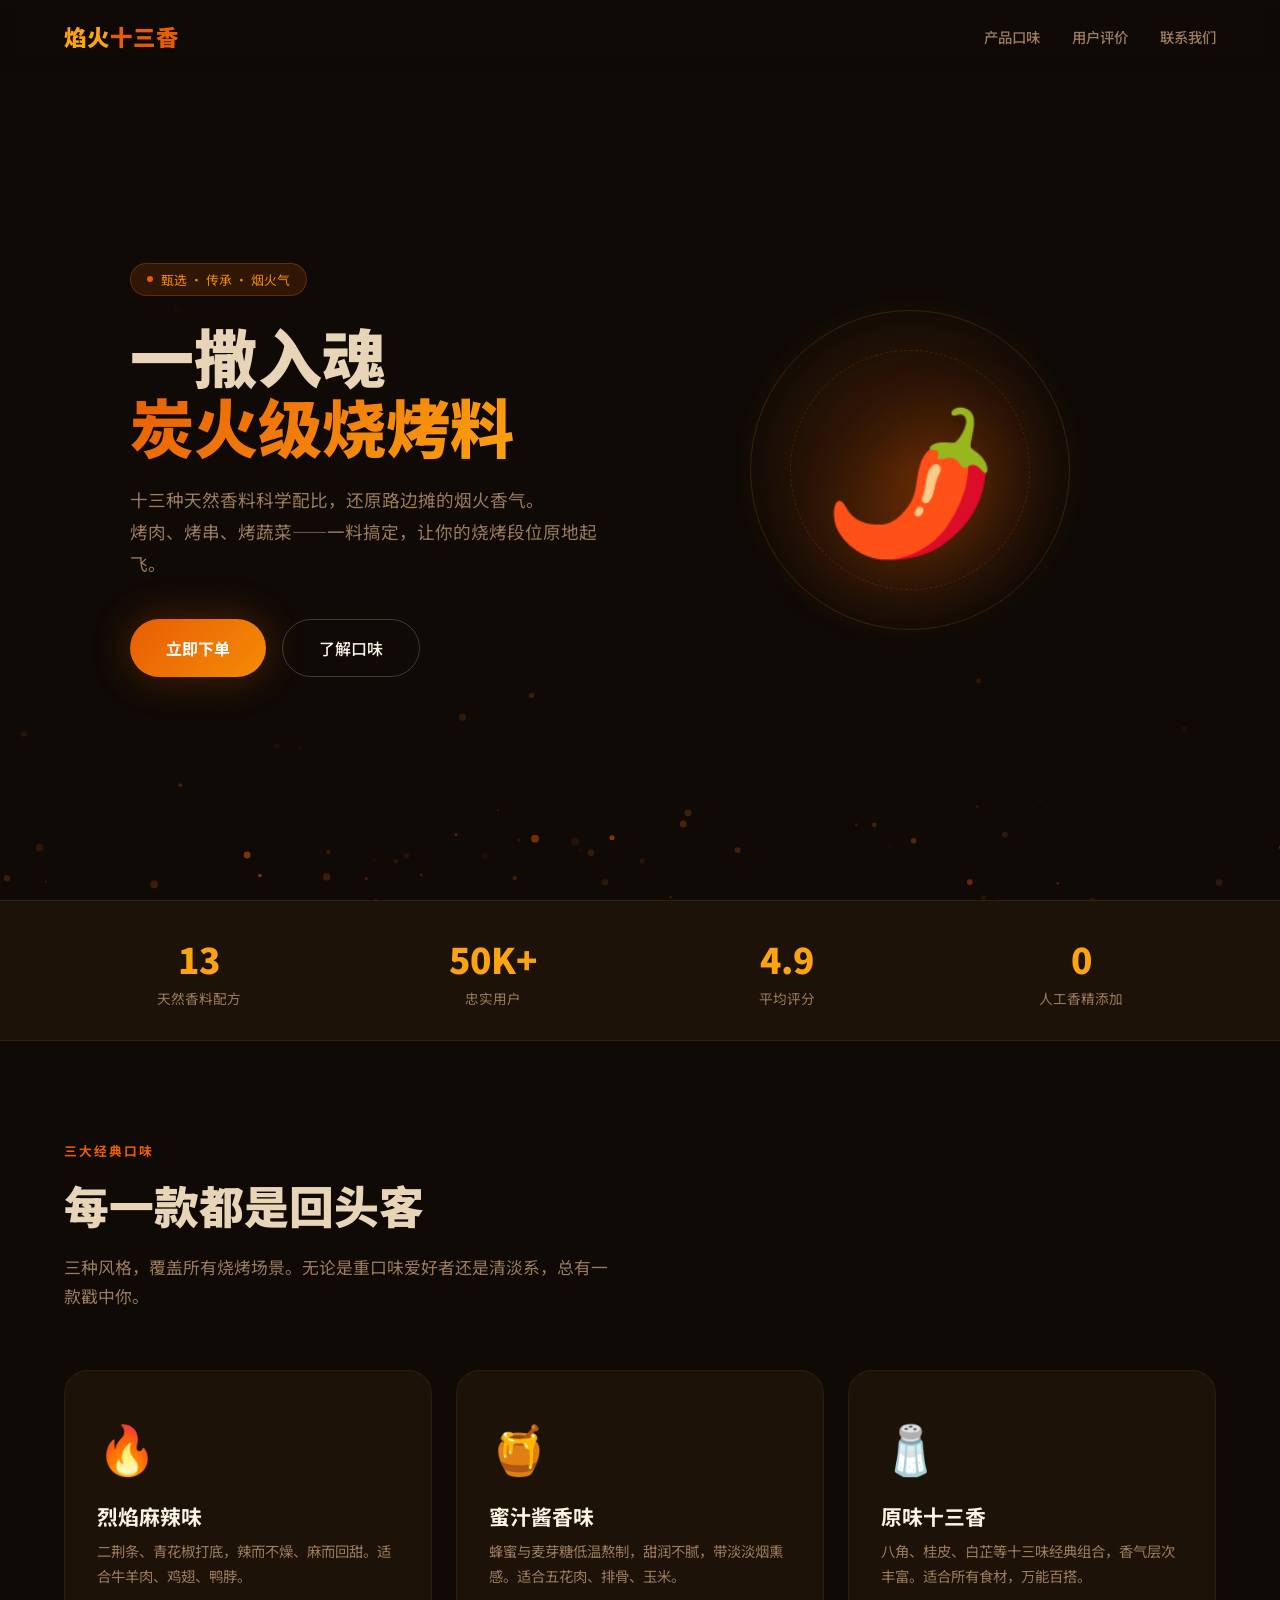
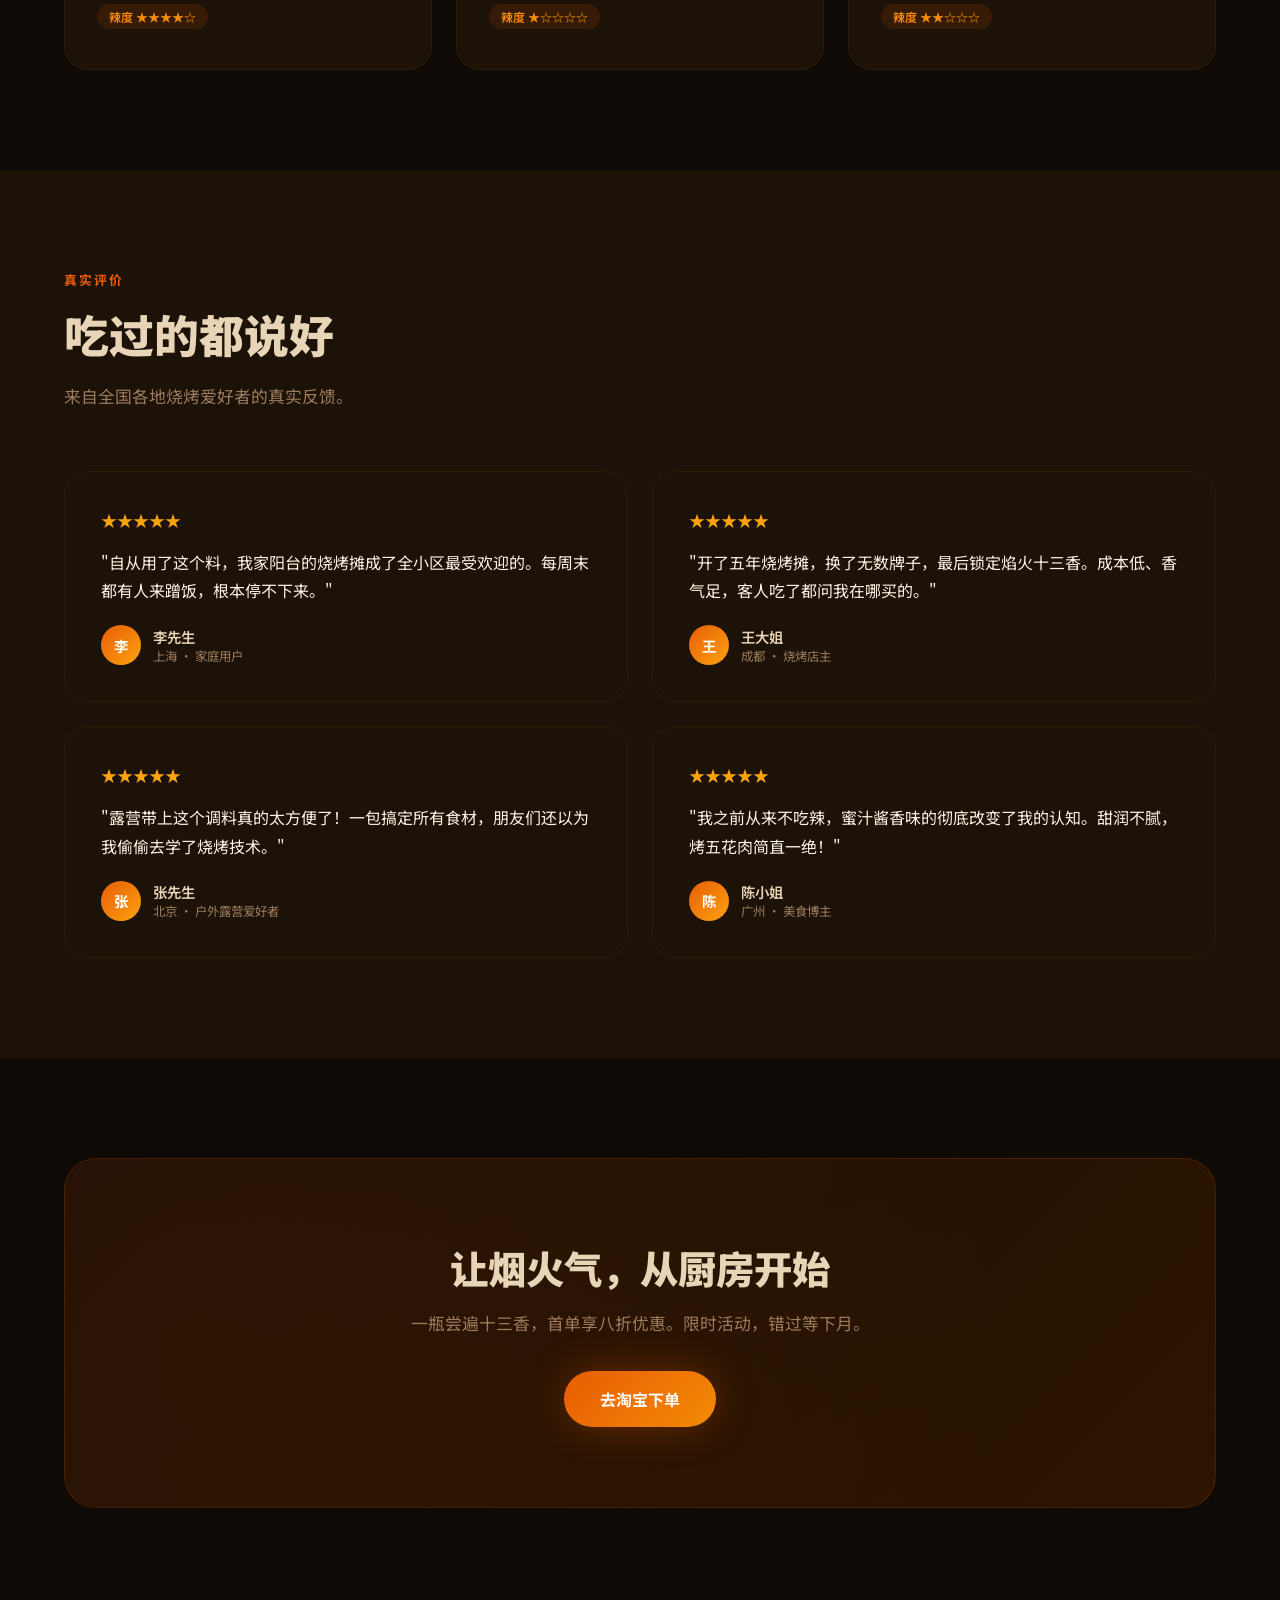
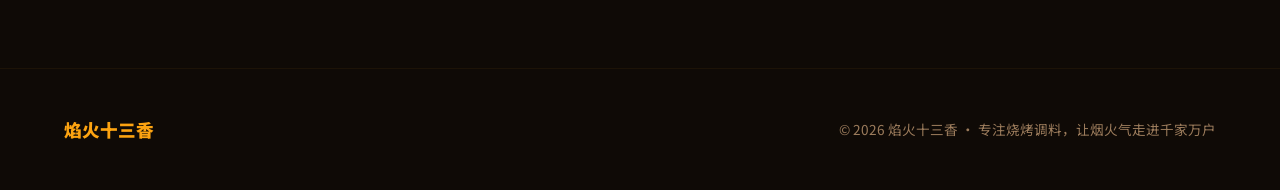
==== index.html @ f302cf1e "init" ====
<!DOCTYPE html>
<html lang="zh-CN">
<head>
  <meta charset="UTF-8">
  <meta name="viewport" content="width=device-width, initial-scale=1.0">
  <title>焰火十三香 — 烧烤调料专家</title>
  <link rel="preconnect" href="https://fonts.googleapis.com">
  <link href="https://fonts.googleapis.com/css2?family=Noto+Sans+SC:wght@300;400;500;700;900&display=swap" rel="stylesheet">
  <style>
    *, *::before, *::after { box-sizing: border-box; margin: 0; padding: 0; }

    :root {
      --bg-dark: #0f0a06;
      --bg-card: #1c1208;
      --ember: #e85d04;
      --ember-light: #f48c06;
      --gold: #fca311;
      --cream: #fff3e4;
      --text: #e8d5b7;
      --text-muted: #9c7c5c;
    }

    html { scroll-behavior: smooth; }
    body {
      font-family: 'Noto Sans SC', sans-serif;
      background: var(--bg-dark);
      color: var(--text);
      overflow-x: hidden;
    }

    /* ── Ambient fire particles ── */
    #particles-canvas {
      position: fixed; top: 0; left: 0;
      width: 100%; height: 100%;
      pointer-events: none; z-index: 0;
    }

    /* ── Layout ── */
    .container {
      max-width: 1200px;
      margin: 0 auto;
      padding: 0 24px;
      position: relative; z-index: 1;
    }

    /* ── Nav ── */
    nav {
      position: fixed; top: 0; left: 0; right: 0; z-index: 100;
      padding: 20px 0;
      background: linear-gradient(to bottom, rgba(15,10,6,0.95), transparent);
      backdrop-filter: blur(10px);
    }
    nav .container {
      display: flex; align-items: center; justify-content: space-between;
    }
    .logo {
      font-size: 1.4rem; font-weight: 900;
      color: var(--gold);
      letter-spacing: 0.05em;
      text-decoration: none;
    }
    .logo span { color: var(--ember); }
    .nav-links { display: flex; gap: 32px; list-style: none; }
    .nav-links a {
      color: var(--text-muted); text-decoration: none;
      font-size: 0.9rem; font-weight: 500;
      transition: color 0.3s;
    }
    .nav-links a:hover { color: var(--gold); }

    /* ── Hero ── */
    .hero {
      min-height: 100vh;
      display: flex; align-items: center;
      position: relative;
    }
    .hero-inner {
      display: grid;
      grid-template-columns: 1fr 1fr;
      gap: 60px;
      align-items: center;
      padding: 120px 0 80px;
    }
    .hero-badge {
      display: inline-flex; align-items: center; gap: 8px;
      background: rgba(232,93,4,0.15);
      border: 1px solid rgba(232,93,4,0.3);
      border-radius: 100px;
      padding: 6px 16px;
      font-size: 0.8rem; color: var(--ember-light);
      margin-bottom: 24px;
      animation: fadeInUp 0.8s ease both;
    }
    .hero-badge::before {
      content: '';
      width: 6px; height: 6px;
      background: var(--ember);
      border-radius: 50%;
      animation: pulse 2s infinite;
    }
    .hero h1 {
      font-size: clamp(2.5rem, 5vw, 4.5rem);
      font-weight: 900;
      line-height: 1.1;
      margin-bottom: 24px;
      animation: fadeInUp 0.8s 0.1s ease both;
    }
    .hero h1 .highlight {
      background: linear-gradient(135deg, var(--ember), var(--gold));
      -webkit-background-clip: text;
      -webkit-text-fill-color: transparent;
      background-clip: text;
    }
    .hero-desc {
      font-size: 1.1rem;
      color: var(--text-muted);
      line-height: 1.8;
      max-width: 480px;
      margin-bottom: 40px;
      animation: fadeInUp 0.8s 0.2s ease both;
    }
    .hero-ctas {
      display: flex; gap: 16px; flex-wrap: wrap;
      animation: fadeInUp 0.8s 0.3s ease both;
    }
    .btn-primary {
      display: inline-flex; align-items: center; gap: 8px;
      background: linear-gradient(135deg, var(--ember), var(--ember-light));
      color: #fff; font-weight: 700;
      padding: 16px 36px;
      border-radius: 100px;
      text-decoration: none;
      font-size: 1rem;
      transition: transform 0.2s, box-shadow 0.2s;
      box-shadow: 0 0 40px rgba(232,93,4,0.3);
    }
    .btn-primary:hover {
      transform: translateY(-2px);
      box-shadow: 0 0 60px rgba(232,93,4,0.5);
    }
    .btn-secondary {
      display: inline-flex; align-items: center; gap: 8px;
      border: 1px solid rgba(255,243,228,0.2);
      color: var(--cream); font-weight: 500;
      padding: 16px 36px;
      border-radius: 100px;
      text-decoration: none;
      font-size: 1rem;
      transition: border-color 0.3s, background 0.3s;
    }
    .btn-secondary:hover {
      border-color: var(--gold);
      background: rgba(252,163,17,0.08);
    }
    .hero-visual {
      display: flex; justify-content: center; align-items: center;
      animation: fadeIn 1.2s 0.4s ease both;
    }
    .product-glow {
      width: 360px; height: 360px;
      border-radius: 50%;
      background: radial-gradient(circle, rgba(232,93,4,0.25) 0%, transparent 70%);
      display: flex; align-items: center; justify-content: center;
      position: relative;
    }
    .product-glow::before {
      content: '';
      position: absolute; inset: 20px;
      border-radius: 50%;
      border: 1px solid rgba(252,163,17,0.15);
      animation: rotate 20s linear infinite;
    }
    .product-glow::after {
      content: '';
      position: absolute; inset: 60px;
      border-radius: 50%;
      border: 1px dashed rgba(232,93,4,0.2);
      animation: rotate 15s linear infinite reverse;
    }
    .product-icon {
      font-size: 140px;
      filter: drop-shadow(0 0 40px rgba(232,93,4,0.4));
      animation: float 4s ease-in-out infinite;
    }

    /* ── Stats bar ── */
    .stats-bar {
      background: var(--bg-card);
      border-top: 1px solid rgba(252,163,17,0.1);
      border-bottom: 1px solid rgba(252,163,17,0.1);
      padding: 32px 0;
    }
    .stats-grid {
      display: grid; grid-template-columns: repeat(4, 1fr);
      gap: 24px; text-align: center;
    }
    .stat-item {}
    .stat-num {
      font-size: 2.2rem; font-weight: 900;
      color: var(--gold);
    }
    .stat-label {
      font-size: 0.85rem; color: var(--text-muted);
      margin-top: 4px;
    }

    /* ── Flavors ── */
    .section { padding: 100px 0; }
    .section-tag {
      font-size: 0.8rem; font-weight: 700;
      letter-spacing: 0.15em; text-transform: uppercase;
      color: var(--ember);
      margin-bottom: 12px;
    }
    .section-title {
      font-size: clamp(2rem, 3.5vw, 3rem);
      font-weight: 900;
      margin-bottom: 16px;
    }
    .section-sub {
      font-size: 1.05rem; color: var(--text-muted);
      max-width: 560px; line-height: 1.7;
    }
    .flavor-grid {
      display: grid; grid-template-columns: repeat(3, 1fr);
      gap: 24px; margin-top: 60px;
    }
    .flavor-card {
      background: var(--bg-card);
      border: 1px solid rgba(252,163,17,0.08);
      border-radius: 24px;
      padding: 40px 32px;
      transition: border-color 0.3s, transform 0.3s;
      cursor: default;
    }
    .flavor-card:hover {
      border-color: rgba(252,163,17,0.3);
      transform: translateY(-4px);
    }
    .flavor-icon {
      font-size: 48px; margin-bottom: 20px;
    }
    .flavor-name {
      font-size: 1.3rem; font-weight: 700;
      color: var(--cream); margin-bottom: 8px;
    }
    .flavor-desc {
      font-size: 0.9rem; color: var(--text-muted);
      line-height: 1.7;
    }
    .flavor-tag {
      display: inline-block;
      margin-top: 16px;
      background: rgba(232,93,4,0.12);
      color: var(--ember-light);
      font-size: 0.75rem; font-weight: 600;
      padding: 4px 12px; border-radius: 100px;
    }

    /* ── Testimonials ── */
    .testimonials-grid {
      display: grid; grid-template-columns: repeat(2, 1fr);
      gap: 24px; margin-top: 60px;
    }
    .review-card {
      background: var(--bg-card);
      border: 1px solid rgba(252,163,17,0.06);
      border-radius: 24px;
      padding: 36px;
    }
    .review-stars { color: var(--gold); font-size: 1rem; margin-bottom: 16px; }
    .review-text {
      font-size: 1rem; line-height: 1.8;
      color: var(--cream); margin-bottom: 20px;
    }
    .reviewer {
      display: flex; align-items: center; gap: 12px;
    }
    .reviewer-avatar {
      width: 40px; height: 40px;
      border-radius: 50%;
      background: linear-gradient(135deg, var(--ember), var(--gold));
      display: flex; align-items: center; justify-content: center;
      font-weight: 700; color: #fff; font-size: 0.9rem;
    }
    .reviewer-name { font-weight: 600; font-size: 0.9rem; }
    .reviewer-title { font-size: 0.78rem; color: var(--text-muted); }

    /* ── CTA Banner ── */
    .cta-banner {
      background: linear-gradient(135deg, #1a0d05 0%, #2d1500 100%);
      border: 1px solid rgba(232,93,4,0.2);
      border-radius: 32px;
      padding: 80px 60px;
      text-align: center;
      position: relative; overflow: hidden;
    }
    .cta-banner::before {
      content: '';
      position: absolute; top: -50%; left: -50%;
      width: 200%; height: 200%;
      background: radial-gradient(circle at 30% 50%, rgba(232,93,4,0.08) 0%, transparent 50%);
      animation: rotate 30s linear infinite;
    }
    .cta-banner h2 {
      font-size: clamp(1.8rem, 3vw, 2.8rem);
      font-weight: 900; margin-bottom: 16px;
      position: relative;
    }
    .cta-banner p {
      font-size: 1.05rem; color: var(--text-muted);
      margin-bottom: 36px; position: relative;
    }

    /* ── Footer ── */
    footer {
      border-top: 1px solid rgba(252,163,17,0.06);
      padding: 48px 0;
      margin-top: 60px;
    }
    .footer-inner {
      display: flex; justify-content: space-between; align-items: center;
      flex-wrap: wrap; gap: 16px;
    }
    .footer-brand { font-size: 1.1rem; font-weight: 900; color: var(--gold); }
    .footer-copy { font-size: 0.85rem; color: var(--text-muted); }

    /* ── Animations ── */
    @keyframes fadeInUp {
      from { opacity: 0; transform: translateY(30px); }
      to { opacity: 1; transform: translateY(0); }
    }
    @keyframes fadeIn {
      from { opacity: 0; }
      to { opacity: 1; }
    }
    @keyframes float {
      0%, 100% { transform: translateY(0); }
      50% { transform: translateY(-16px); }
    }
    @keyframes pulse {
      0%, 100% { opacity: 1; transform: scale(1); }
      50% { opacity: 0.5; transform: scale(1.5); }
    }
    @keyframes rotate {
      from { transform: rotate(0deg); }
      to { transform: rotate(360deg); }
    }

    /* ── Scroll reveal ── */
    .reveal {
      opacity: 0; transform: translateY(40px);
      transition: opacity 0.8s ease, transform 0.8s ease;
    }
    .reveal.visible {
      opacity: 1; transform: translateY(0);
    }

    /* ── Responsive ── */
    @media (max-width: 768px) {
      .hero-inner { grid-template-columns: 1fr; text-align: center; }
      .hero-desc { margin: 0 auto 40px; }
      .hero-ctas { justify-content: center; }
      .hero-visual { display: none; }
      .product-glow { width: 260px; height: 260px; }
      .product-icon { font-size: 100px; }
      .stats-grid { grid-template-columns: repeat(2, 1fr); }
      .flavor-grid { grid-template-columns: 1fr; }
      .testimonials-grid { grid-template-columns: 1fr; }
      .cta-banner { padding: 48px 24px; }
      .nav-links { display: none; }
      .footer-inner { flex-direction: column; text-align: center; }
    }
  </style>
</head>
<body>

<!-- Ambient particles -->
<canvas id="particles-canvas"></canvas>

<!-- Nav -->
<nav>
  <div class="container">
    <a href="#" class="logo">焰火<span>十三香</span></a>
    <ul class="nav-links">
      <li><a href="#flavors">产品口味</a></li>
      <li><a href="#reviews">用户评价</a></li>
      <li><a href="#contact">联系我们</a></li>
    </ul>
  </div>
</nav>

<!-- Hero -->
<section class="hero">
  <div class="container">
    <div class="hero-inner">
      <div class="hero-text">
        <div class="hero-badge">甄选 · 传承 · 烟火气</div>
        <h1>一撒入魂<br><span class="highlight">炭火级烧烤料</span></h1>
        <p class="hero-desc">
          十三种天然香料科学配比，还原路边摊的烟火香气。<br>
          烤肉、烤串、烤蔬菜——一料搞定，让你的烧烤段位原地起飞。
        </p>
        <div class="hero-ctas">
          <a href="#contact" class="btn-primary">立即下单</a>
          <a href="#flavors" class="btn-secondary">了解口味</a>
        </div>
      </div>
      <div class="hero-visual">
        <div class="product-glow">
          <div class="product-icon">🌶️</div>
        </div>
      </div>
    </div>
  </div>
</section>

<!-- Stats -->
<div class="stats-bar">
  <div class="container">
    <div class="stats-grid">
      <div class="stat-item">
        <div class="stat-num">13</div>
        <div class="stat-label">天然香料配方</div>
      </div>
      <div class="stat-item">
        <div class="stat-num">50K+</div>
        <div class="stat-label">忠实用户</div>
      </div>
      <div class="stat-item">
        <div class="stat-num">4.9</div>
        <div class="stat-label">平均评分</div>
      </div>
      <div class="stat-item">
        <div class="stat-num">0</div>
        <div class="stat-label">人工香精添加</div>
      </div>
    </div>
  </div>
</div>

<!-- Flavors -->
<section class="section" id="flavors">
  <div class="container">
    <div class="reveal">
      <div class="section-tag">三大经典口味</div>
      <h2 class="section-title">每一款都是回头客</h2>
      <p class="section-sub">
        三种风格，覆盖所有烧烤场景。无论是重口味爱好者还是清淡系，总有一款戳中你。
      </p>
    </div>
    <div class="flavor-grid">
      <div class="flavor-card reveal">
        <div class="flavor-icon">🔥</div>
        <div class="flavor-name">烈焰麻辣味</div>
        <div class="flavor-desc">二荆条、青花椒打底，辣而不燥、麻而回甜。适合牛羊肉、鸡翅、鸭脖。</div>
        <div class="flavor-tag">辣度 ★★★★☆</div>
      </div>
      <div class="flavor-card reveal">
        <div class="flavor-icon">🍯</div>
        <div class="flavor-name">蜜汁酱香味</div>
        <div class="flavor-desc">蜂蜜与麦芽糖低温熬制，甜润不腻，带淡淡烟熏感。适合五花肉、排骨、玉米。</div>
        <div class="flavor-tag">辣度 ★☆☆☆☆</div>
      </div>
      <div class="flavor-card reveal">
        <div class="flavor-icon">🧂</div>
        <div class="flavor-name">原味十三香</div>
        <div class="flavor-desc">八角、桂皮、白芷等十三味经典组合，香气层次丰富。适合所有食材，万能百搭。</div>
        <div class="flavor-tag">辣度 ★★☆☆☆</div>
      </div>
    </div>
  </div>
</section>

<!-- Reviews -->
<section class="section" id="reviews" style="background: var(--bg-card); padding: 100px 0;">
  <div class="container">
    <div class="reveal">
      <div class="section-tag">真实评价</div>
      <h2 class="section-title">吃过的都说好</h2>
      <p class="section-sub">来自全国各地烧烤爱好者的真实反馈。</p>
    </div>
    <div class="testimonials-grid">
      <div class="review-card reveal">
        <div class="review-stars">★★★★★</div>
        <div class="review-text">"自从用了这个料，我家阳台的烧烤摊成了全小区最受欢迎的。每周末都有人来蹭饭，根本停不下来。"</div>
        <div class="reviewer">
          <div class="reviewer-avatar">李</div>
          <div>
            <div class="reviewer-name">李先生</div>
            <div class="reviewer-title">上海 · 家庭用户</div>
          </div>
        </div>
      </div>
      <div class="review-card reveal">
        <div class="review-stars">★★★★★</div>
        <div class="review-text">"开了五年烧烤摊，换了无数牌子，最后锁定焰火十三香。成本低、香气足，客人吃了都问我在哪买的。"</div>
        <div class="reviewer">
          <div class="reviewer-avatar">王</div>
          <div>
            <div class="reviewer-name">王大姐</div>
            <div class="reviewer-title">成都 · 烧烤店主</div>
          </div>
        </div>
      </div>
      <div class="review-card reveal">
        <div class="review-stars">★★★★★</div>
        <div class="review-text">"露营带上这个调料真的太方便了！一包搞定所有食材，朋友们还以为我偷偷去学了烧烤技术。"</div>
        <div class="reviewer">
          <div class="reviewer-avatar">张</div>
          <div>
            <div class="reviewer-name">张先生</div>
            <div class="reviewer-title">北京 · 户外露营爱好者</div>
          </div>
        </div>
      </div>
      <div class="review-card reveal">
        <div class="review-stars">★★★★★</div>
        <div class="review-text">"我之前从来不吃辣，蜜汁酱香味的彻底改变了我的认知。甜润不腻，烤五花肉简直一绝！"</div>
        <div class="reviewer">
          <div class="reviewer-avatar">陈</div>
          <div>
            <div class="reviewer-name">陈小姐</div>
            <div class="reviewer-title">广州 · 美食博主</div>
          </div>
        </div>
      </div>
    </div>
  </div>
</section>

<!-- CTA -->
<section class="section" id="contact">
  <div class="container">
    <div class="cta-banner reveal">
      <h2>让烟火气，从厨房开始</h2>
      <p>一瓶尝遍十三香，首单享八折优惠。限时活动，错过等下月。</p>
      <a href="https://item.taobao.com/item.htm?id=YOUR_ITEM_ID" class="btn-primary" target="_blank">
        去淘宝下单
      </a>
    </div>
  </div>
</section>

<!-- Footer -->
<footer>
  <div class="container">
    <div class="footer-inner">
      <div class="footer-brand">焰火十三香</div>
      <div class="footer-copy">© 2026 焰火十三香 · 专注烧烤调料，让烟火气走进千家万户</div>
    </div>
  </div>
</footer>

<script>
  // ── Particle canvas ──
  (function() {
    const canvas = document.getElementById('particles-canvas');
    const ctx = canvas.getContext('2d');
    let W, H, particles = [];

    function resize() {
      W = canvas.width = window.innerWidth;
      H = canvas.height = window.innerHeight;
    }
    resize();
    window.addEventListener('resize', resize);

    class Particle {
      constructor() { this.reset(); }
      reset() {
        this.x = Math.random() * W;
        this.y = H + 10;
        this.size = Math.random() * 3 + 1;
        this.speedY = -(Math.random() * 1.2 + 0.3);
        this.speedX = (Math.random() - 0.5) * 0.6;
        this.opacity = Math.random() * 0.5 + 0.1;
        this.life = 0;
        this.maxLife = Math.random() * 200 + 100;
      }
      update() {
        this.y += this.speedY;
        this.x += this.speedX;
        this.speedX += (Math.random() - 0.5) * 0.05;
        this.life++;
        if (this.life > this.maxLife || this.y < -10) this.reset();
      }
      draw() {
        const t = this.life / this.maxLife;
        const alpha = t < 0.2 ? t * 5 * this.opacity : (1 - (t - 0.2) / 0.8) * this.opacity;
        ctx.beginPath();
        ctx.arc(this.x, this.y, this.size, 0, Math.PI * 2);
        ctx.fillStyle = `rgba(232, 93, 4, ${Math.max(0, alpha)})`;
        ctx.fill();
      }
    }

    for (let i = 0; i < 60; i++) {
      const p = new Particle();
      p.y = Math.random() * H;
      p.life = Math.random() * 100;
      particles.push(p);
    }

    function animate() {
      ctx.clearRect(0, 0, W, H);
      particles.forEach(p => { p.update(); p.draw(); });
      requestAnimationFrame(animate);
    }
    animate();
  })();

  // ── Scroll reveal ──
  (function() {
    const els = document.querySelectorAll('.reveal');
    const io = new IntersectionObserver(entries => {
      entries.forEach((entry, i) => {
        if (entry.isIntersecting) {
          setTimeout(() => entry.target.classList.add('visible'), i * 80);
          io.unobserve(entry.target);
        }
      });
    }, { threshold: 0.15 });
    els.forEach(el => io.observe(el));
  })();
</script>
</body>
</html>
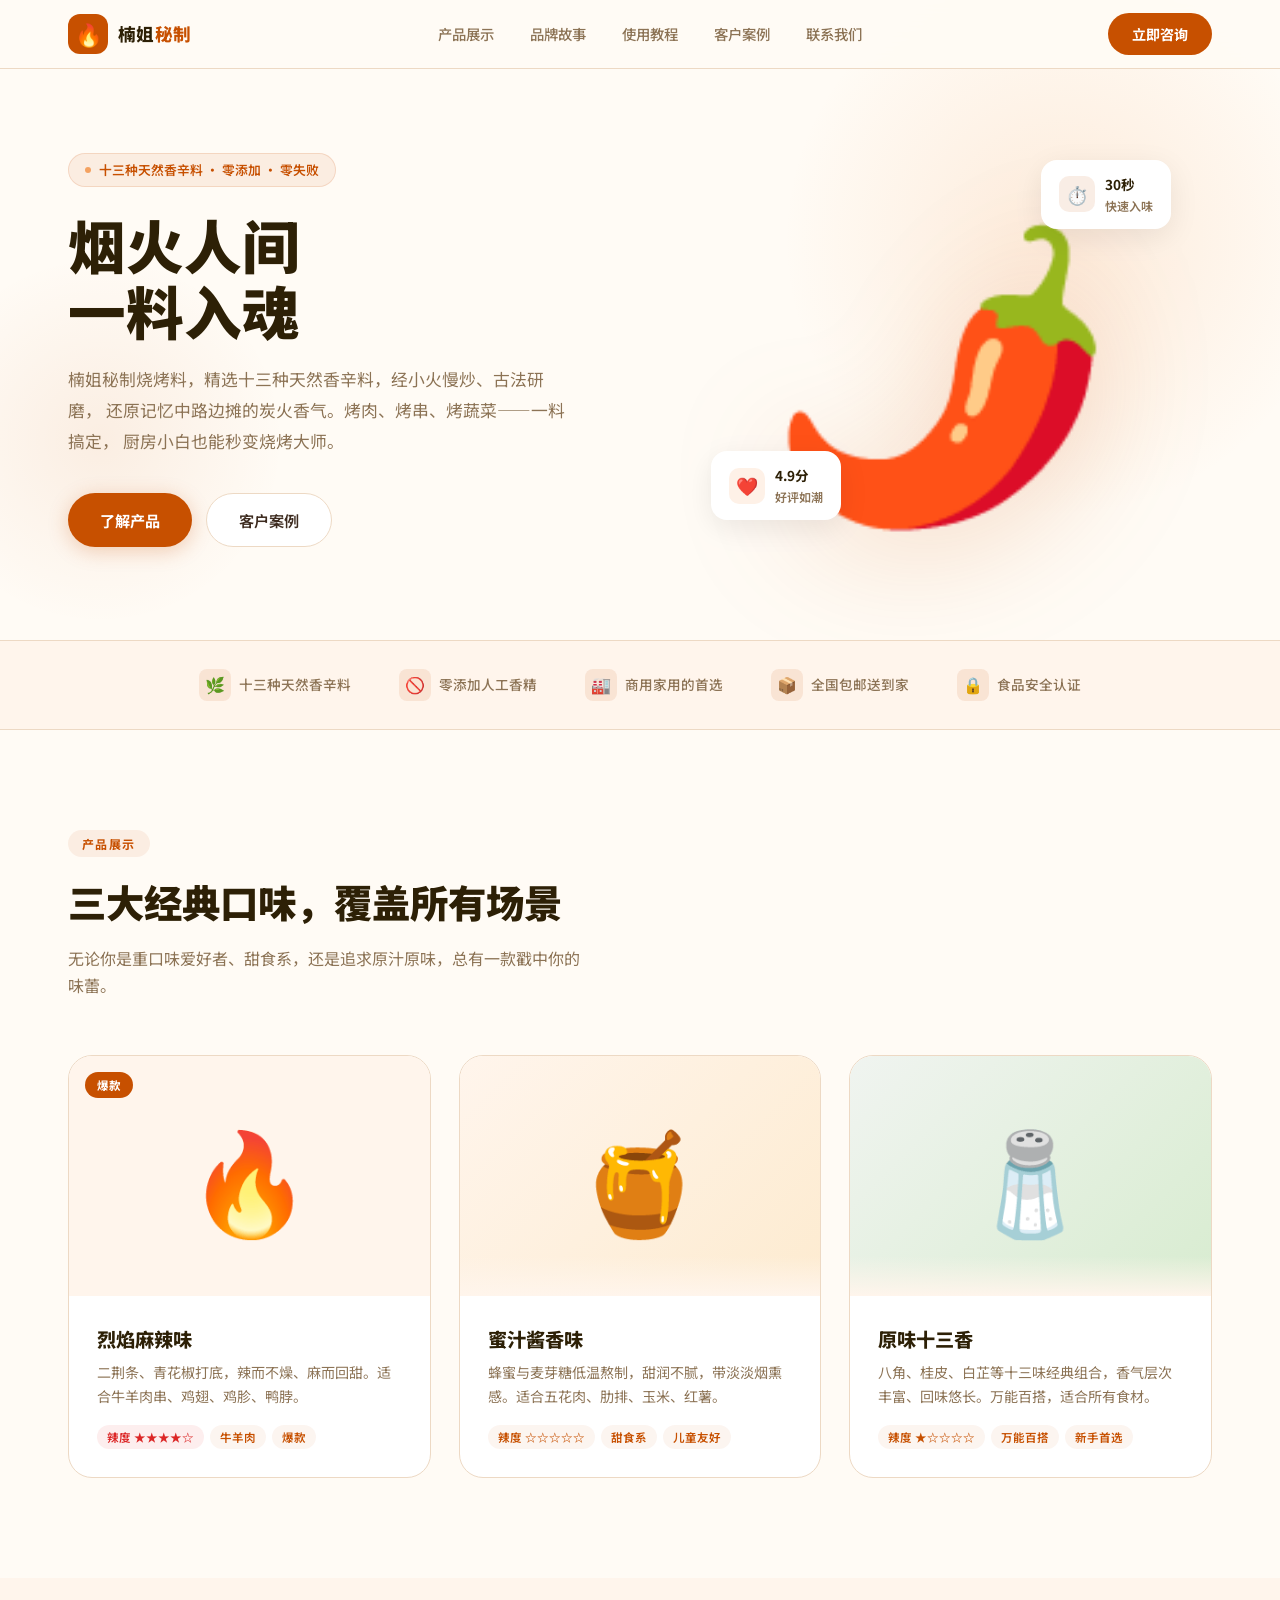
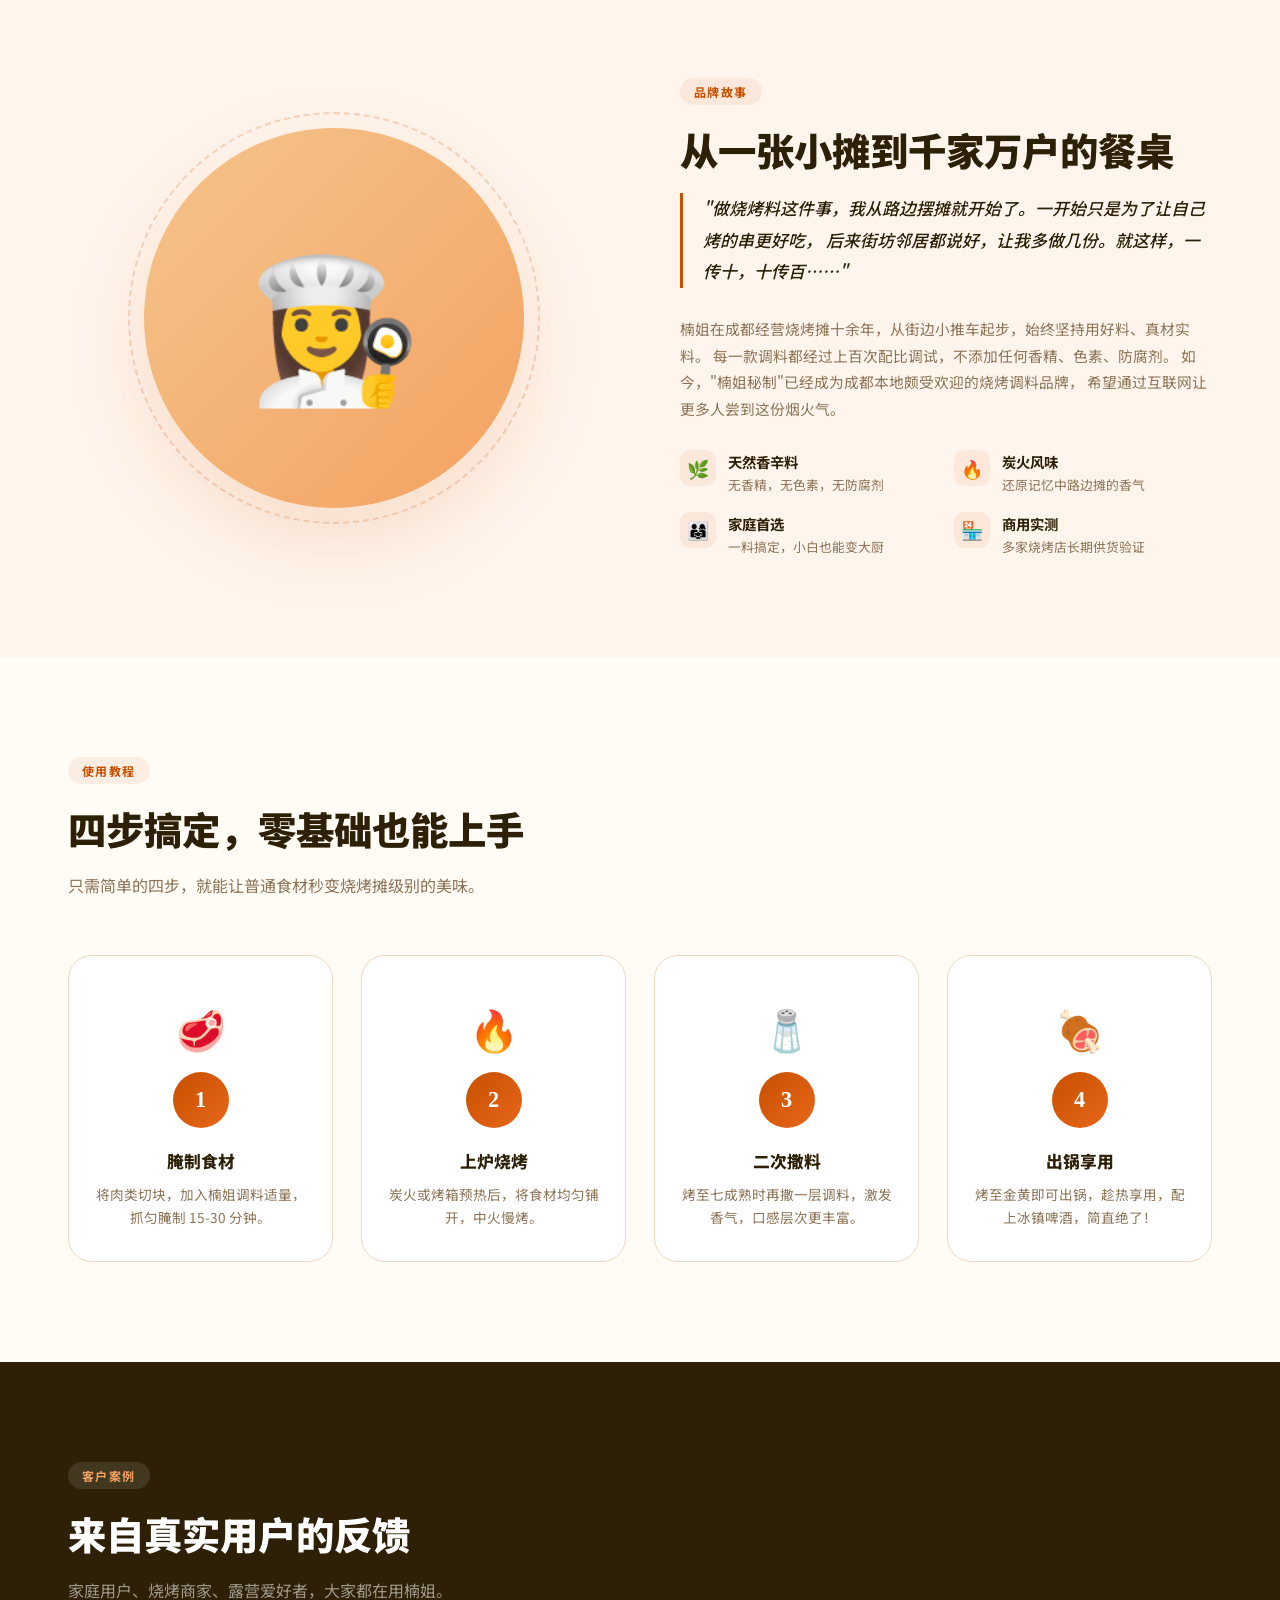
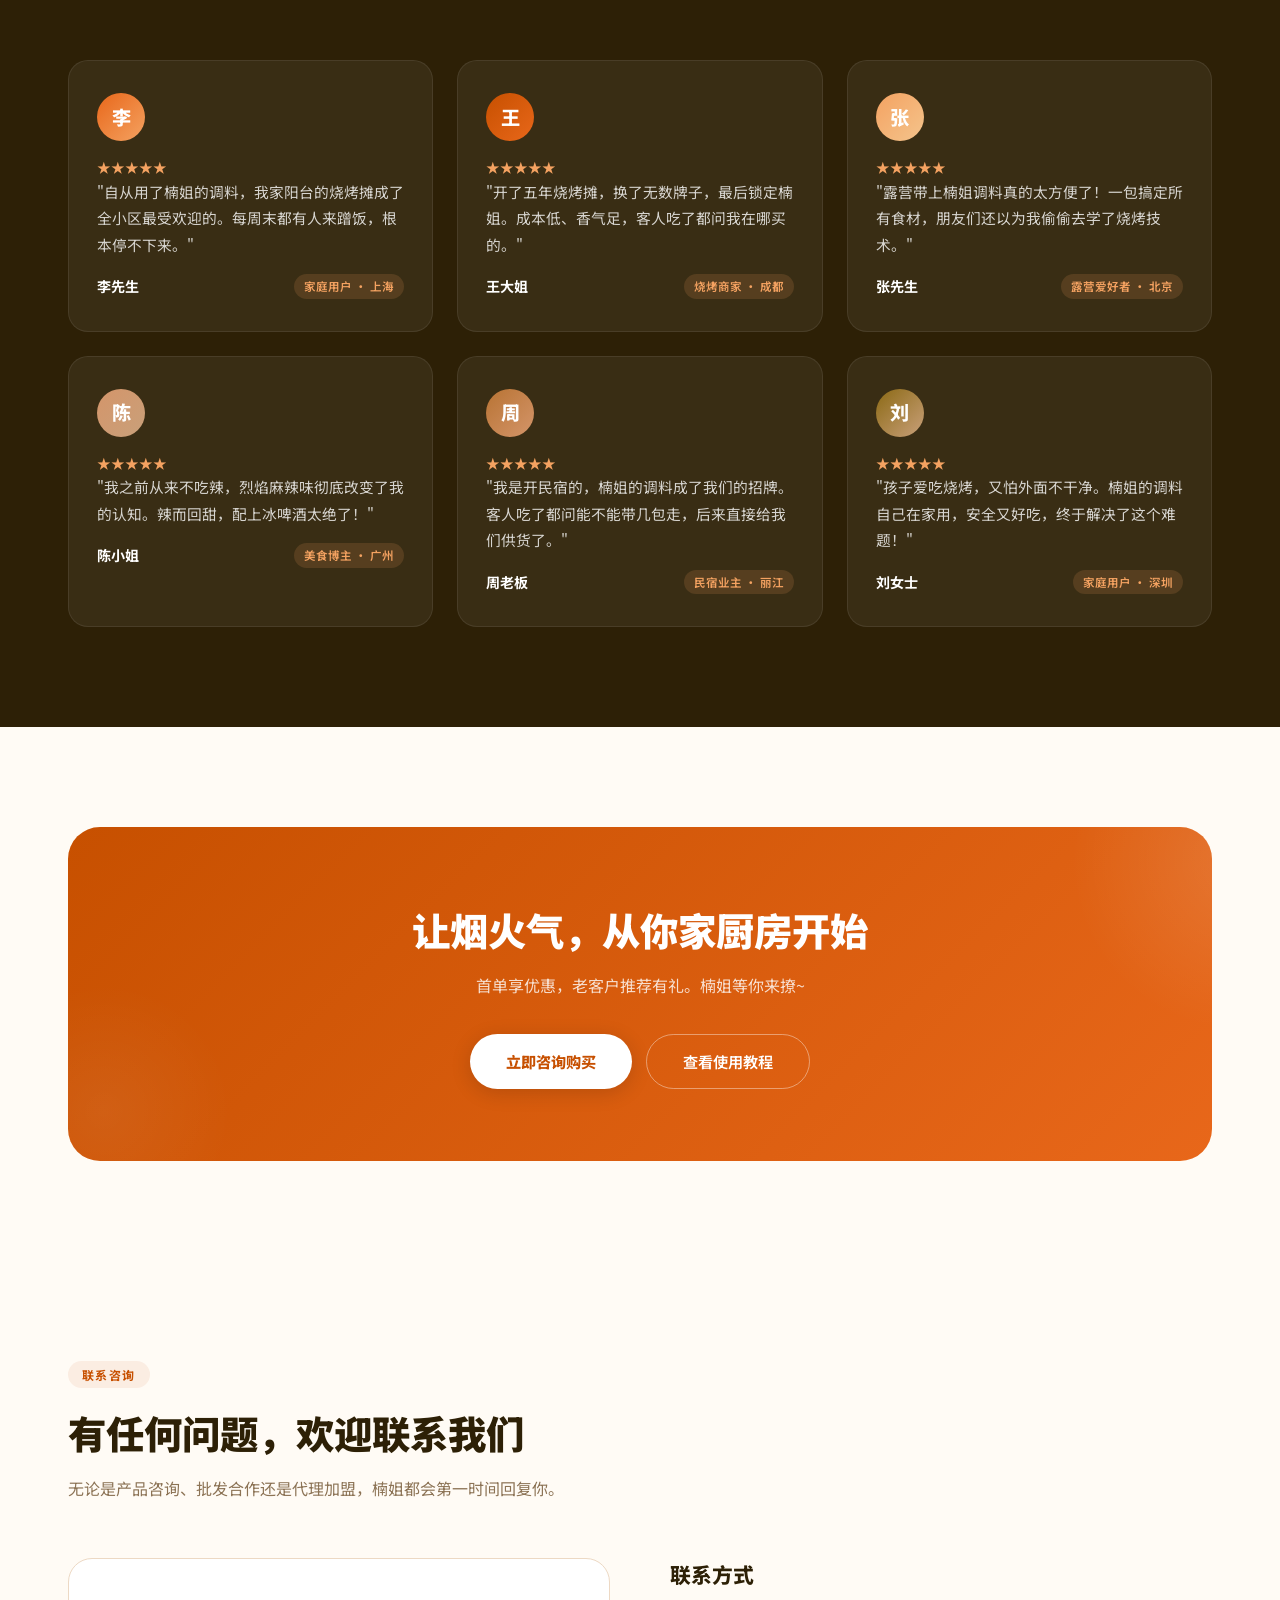
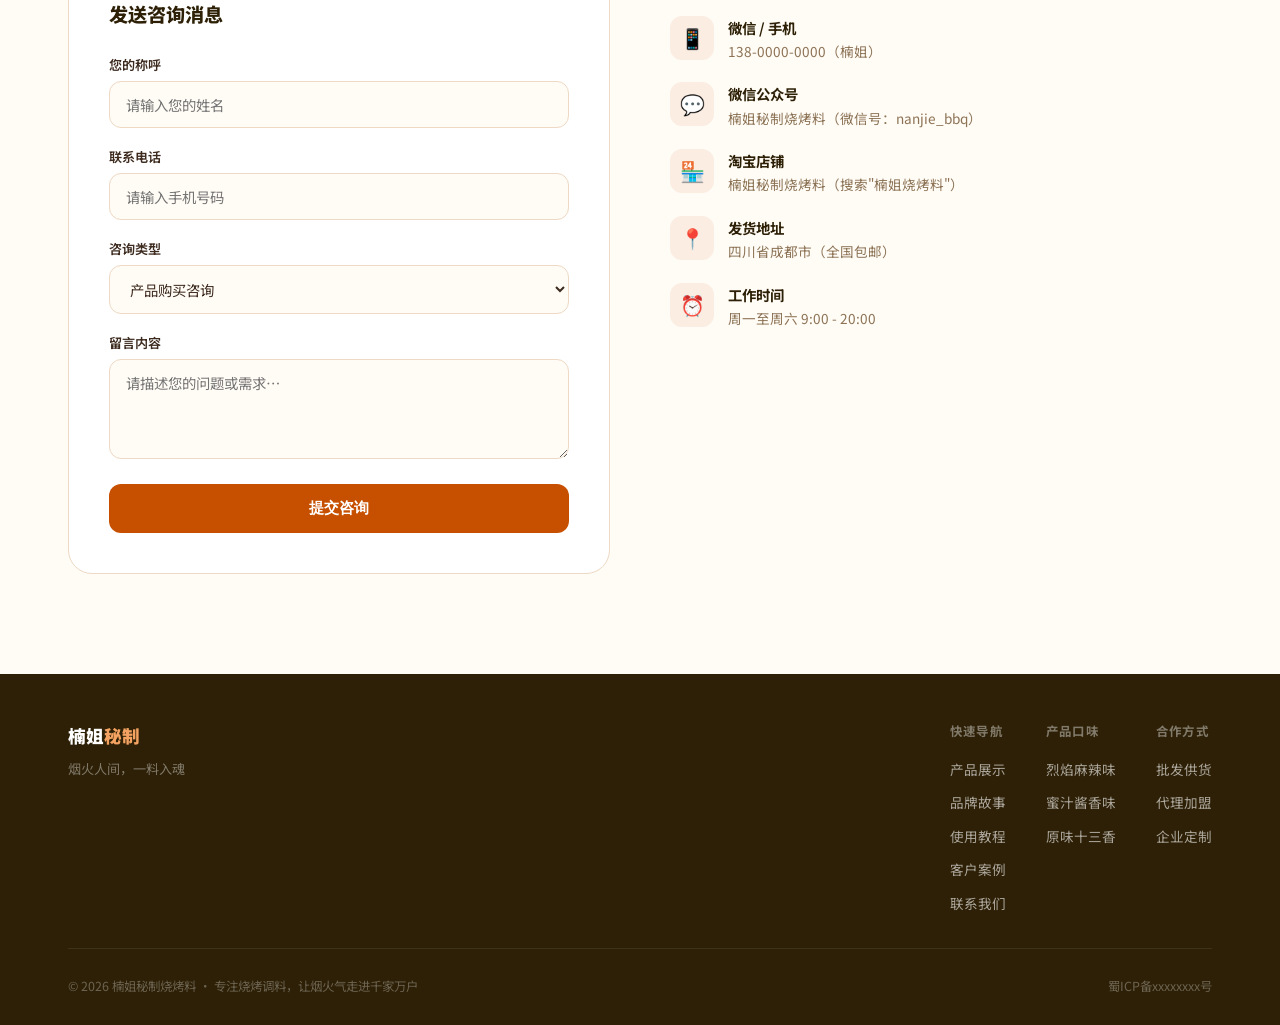
==== commit f0c745bf: "update: complete brand website v2" ====
--- a/index.html
+++ b/index.html
@@ -3,331 +3,598 @@
 <head>
   <meta charset="UTF-8">
   <meta name="viewport" content="width=device-width, initial-scale=1.0">
-  <title>焰火十三香 — 烧烤调料专家</title>
+  <title>楠姐秘制烧烤料 — 烟火人间，一料入魂</title>
+  <meta name="description" content="楠姐秘制烧烤料，选用十三种天然香辛料，还原炭火风味。家庭必备、商用首选、露营伴侣。">
   <link rel="preconnect" href="https://fonts.googleapis.com">
-  <link href="https://fonts.googleapis.com/css2?family=Noto+Sans+SC:wght@300;400;500;700;900&display=swap" rel="stylesheet">
+  <link href="https://fonts.googleapis.com/css2?family=Noto+Sans+SC:wght@300;400;500;600;700;800;900&display=swap" rel="stylesheet">
   <style>
     *, *::before, *::after { box-sizing: border-box; margin: 0; padding: 0; }
 
     :root {
-      --bg-dark: #0f0a06;
-      --bg-card: #1c1208;
-      --ember: #e85d04;
-      --ember-light: #f48c06;
-      --gold: #fca311;
-      --cream: #fff3e4;
-      --text: #e8d5b7;
-      --text-muted: #9c7c5c;
+      --bg: #FFFBF5;
+      --bg-warm: #FFF5EC;
+      --bg-card: #FFFFFF;
+      --primary: #C75000;
+      --primary-light: #E8671A;
+      --accent: #F4A261;
+      --accent-light: #F4C48C;
+      --charcoal: #2D2006;
+      --text: #3D2B1F;
+      --text-muted: #8C7355;
+      --border: #EDD9C4;
+      --shadow: rgba(199, 80, 0, 0.08);
     }
 
     html { scroll-behavior: smooth; }
     body {
       font-family: 'Noto Sans SC', sans-serif;
-      background: var(--bg-dark);
+      background: var(--bg);
       color: var(--text);
-      overflow-x: hidden;
-    }
-
-    /* ── Ambient fire particles ── */
-    #particles-canvas {
-      position: fixed; top: 0; left: 0;
-      width: 100%; height: 100%;
-      pointer-events: none; z-index: 0;
-    }
-
-    /* ── Layout ── */
-    .container {
-      max-width: 1200px;
-      margin: 0 auto;
-      padding: 0 24px;
-      position: relative; z-index: 1;
-    }
-
-    /* ── Nav ── */
-    nav {
+      line-height: 1.6;
+    }
+
+    img { max-width: 100%; display: block; }
+    a { text-decoration: none; color: inherit; }
+
+    /* ── Container ── */
+    .container { max-width: 1200px; margin: 0 auto; padding: 0 28px; }
+
+    /* ── Navigation ── */
+    .navbar {
       position: fixed; top: 0; left: 0; right: 0; z-index: 100;
-      padding: 20px 0;
-      background: linear-gradient(to bottom, rgba(15,10,6,0.95), transparent);
-      backdrop-filter: blur(10px);
-    }
-    nav .container {
+      background: rgba(255,251,245,0.92);
+      backdrop-filter: blur(16px);
+      border-bottom: 1px solid var(--border);
+      transition: box-shadow 0.3s;
+    }
+    .navbar.scrolled { box-shadow: 0 2px 20px var(--shadow); }
+    .navbar-inner {
       display: flex; align-items: center; justify-content: space-between;
-    }
-    .logo {
-      font-size: 1.4rem; font-weight: 900;
-      color: var(--gold);
-      letter-spacing: 0.05em;
-      text-decoration: none;
-    }
-    .logo span { color: var(--ember); }
-    .nav-links { display: flex; gap: 32px; list-style: none; }
+      height: 68px;
+    }
+    .navbar-brand {
+      display: flex; align-items: center; gap: 10px;
+    }
+    .brand-logo {
+      width: 40px; height: 40px;
+      background: var(--primary);
+      border-radius: 12px;
+      display: flex; align-items: center; justify-content: center;
+      font-size: 22px;
+    }
+    .brand-name {
+      font-size: 1.1rem; font-weight: 800;
+      color: var(--charcoal);
+      letter-spacing: 0.02em;
+    }
+    .brand-name span { color: var(--primary); }
+    .nav-links {
+      display: flex; align-items: center; gap: 36px;
+      list-style: none;
+    }
     .nav-links a {
-      color: var(--text-muted); text-decoration: none;
       font-size: 0.9rem; font-weight: 500;
-      transition: color 0.3s;
-    }
-    .nav-links a:hover { color: var(--gold); }
+      color: var(--text-muted);
+      transition: color 0.2s;
+      position: relative;
+    }
+    .nav-links a::after {
+      content: ''; position: absolute;
+      bottom: -4px; left: 0; right: 0;
+      height: 2px; background: var(--primary);
+      transform: scaleX(0); transition: transform 0.2s;
+      border-radius: 2px;
+    }
+    .nav-links a:hover { color: var(--primary); }
+    .nav-links a:hover::after { transform: scaleX(1); }
+    .nav-cta {
+      background: var(--primary);
+      color: #fff; font-weight: 700;
+      padding: 10px 24px; border-radius: 100px;
+      font-size: 0.88rem;
+      transition: background 0.2s, transform 0.2s;
+    }
+    .nav-cta:hover { background: var(--primary-light); transform: translateY(-1px); }
+
+    /* Mobile menu */
+    .hamburger {
+      display: none; flex-direction: column; gap: 5px;
+      cursor: pointer; padding: 4px;
+    }
+    .hamburger span {
+      width: 24px; height: 2px;
+      background: var(--charcoal);
+      border-radius: 2px;
+      transition: all 0.3s;
+    }
 
     /* ── Hero ── */
     .hero {
-      min-height: 100vh;
-      display: flex; align-items: center;
-      position: relative;
-    }
-    .hero-inner {
-      display: grid;
-      grid-template-columns: 1fr 1fr;
-      gap: 60px;
-      align-items: center;
-      padding: 120px 0 80px;
+      padding: 140px 0 80px;
+      position: relative; overflow: hidden;
+    }
+    .hero::before {
+      content: '';
+      position: absolute; top: -60px; right: -80px;
+      width: 600px; height: 600px;
+      background: radial-gradient(circle, rgba(244,162,97,0.18) 0%, transparent 65%);
+      pointer-events: none;
+    }
+    .hero::after {
+      content: '';
+      position: absolute; bottom: 0; left: -100px;
+      width: 400px; height: 400px;
+      background: radial-gradient(circle, rgba(199,80,0,0.08) 0%, transparent 65%);
+      pointer-events: none;
+    }
+    .hero-grid {
+      display: grid; grid-template-columns: 1fr 1fr;
+      gap: 60px; align-items: center;
+      position: relative; z-index: 1;
     }
     .hero-badge {
       display: inline-flex; align-items: center; gap: 8px;
-      background: rgba(232,93,4,0.15);
-      border: 1px solid rgba(232,93,4,0.3);
+      background: rgba(199,80,0,0.08);
+      border: 1px solid rgba(199,80,0,0.15);
       border-radius: 100px;
       padding: 6px 16px;
-      font-size: 0.8rem; color: var(--ember-light);
+      font-size: 0.8rem; color: var(--primary);
+      font-weight: 600;
       margin-bottom: 24px;
-      animation: fadeInUp 0.8s ease both;
-    }
-    .hero-badge::before {
-      content: '';
+      animation: fadeInUp 0.7s ease both;
+    }
+    .hero-badge-dot {
       width: 6px; height: 6px;
-      background: var(--ember);
+      background: var(--accent);
       border-radius: 50%;
       animation: pulse 2s infinite;
     }
     .hero h1 {
-      font-size: clamp(2.5rem, 5vw, 4.5rem);
-      font-weight: 900;
-      line-height: 1.1;
-      margin-bottom: 24px;
-      animation: fadeInUp 0.8s 0.1s ease both;
-    }
-    .hero h1 .highlight {
-      background: linear-gradient(135deg, var(--ember), var(--gold));
-      -webkit-background-clip: text;
-      -webkit-text-fill-color: transparent;
-      background-clip: text;
+      font-size: clamp(2.4rem, 4.5vw, 3.8rem);
+      font-weight: 900; line-height: 1.15;
+      color: var(--charcoal);
+      margin-bottom: 20px;
+      animation: fadeInUp 0.7s 0.1s ease both;
+    }
+    .hero h1 em {
+      font-style: normal;
+      color: var(--primary);
+      position: relative;
+    }
+    .hero h1 em::after {
+      content: '';
+      position: absolute; bottom: 4px; left: 0; right: 0;
+      height: 8px; background: rgba(199,80,0,0.15);
+      border-radius: 4px; z-index: -1;
     }
     .hero-desc {
-      font-size: 1.1rem;
+      font-size: 1.05rem;
       color: var(--text-muted);
-      line-height: 1.8;
-      max-width: 480px;
-      margin-bottom: 40px;
-      animation: fadeInUp 0.8s 0.2s ease both;
-    }
-    .hero-ctas {
-      display: flex; gap: 16px; flex-wrap: wrap;
-      animation: fadeInUp 0.8s 0.3s ease both;
+      line-height: 1.85;
+      max-width: 500px;
+      margin-bottom: 36px;
+      animation: fadeInUp 0.7s 0.2s ease both;
+    }
+    .hero-actions {
+      display: flex; gap: 14px; flex-wrap: wrap;
+      animation: fadeInUp 0.7s 0.3s ease both;
     }
     .btn-primary {
       display: inline-flex; align-items: center; gap: 8px;
-      background: linear-gradient(135deg, var(--ember), var(--ember-light));
-      color: #fff; font-weight: 700;
-      padding: 16px 36px;
-      border-radius: 100px;
-      text-decoration: none;
-      font-size: 1rem;
-      transition: transform 0.2s, box-shadow 0.2s;
-      box-shadow: 0 0 40px rgba(232,93,4,0.3);
+      background: var(--primary);
+      color: #fff; font-weight: 700; font-size: 0.95rem;
+      padding: 14px 32px; border-radius: 100px;
+      transition: background 0.2s, transform 0.2s, box-shadow 0.2s;
+      box-shadow: 0 4px 20px rgba(199,80,0,0.25);
     }
     .btn-primary:hover {
+      background: var(--primary-light);
       transform: translateY(-2px);
-      box-shadow: 0 0 60px rgba(232,93,4,0.5);
-    }
-    .btn-secondary {
+      box-shadow: 0 8px 30px rgba(199,80,0,0.35);
+    }
+    .btn-outline {
       display: inline-flex; align-items: center; gap: 8px;
-      border: 1px solid rgba(255,243,228,0.2);
-      color: var(--cream); font-weight: 500;
-      padding: 16px 36px;
-      border-radius: 100px;
-      text-decoration: none;
-      font-size: 1rem;
-      transition: border-color 0.3s, background 0.3s;
-    }
-    .btn-secondary:hover {
-      border-color: var(--gold);
-      background: rgba(252,163,17,0.08);
+      border: 1.5px solid var(--border);
+      color: var(--text); font-weight: 600; font-size: 0.95rem;
+      padding: 14px 32px; border-radius: 100px;
+      background: #fff;
+      transition: border-color 0.2s, box-shadow 0.2s;
+    }
+    .btn-outline:hover {
+      border-color: var(--primary);
+      box-shadow: 0 4px 16px var(--shadow);
     }
     .hero-visual {
-      display: flex; justify-content: center; align-items: center;
-      animation: fadeIn 1.2s 0.4s ease both;
-    }
-    .product-glow {
-      width: 360px; height: 360px;
-      border-radius: 50%;
-      background: radial-gradient(circle, rgba(232,93,4,0.25) 0%, transparent 70%);
+      display: flex; justify-content: center;
+      animation: fadeIn 1s 0.3s ease both;
+    }
+    .hero-img-wrap {
+      position: relative;
+      width: 420px; height: 420px;
+    }
+    .hero-img-main {
+      width: 100%; height: 100%;
+      object-fit: contain;
+      filter: drop-shadow(0 20px 60px rgba(199,80,0,0.2));
+      animation: float 5s ease-in-out infinite;
+    }
+    .hero-img-main { font-size: 280px; display: flex; align-items: center; justify-content: center; }
+    .hero-float-card {
+      position: absolute;
+      background: #fff;
+      border-radius: 16px;
+      padding: 14px 18px;
+      box-shadow: 0 8px 30px rgba(0,0,0,0.08);
+      display: flex; align-items: center; gap: 10px;
+      font-size: 0.85rem; font-weight: 600;
+      color: var(--charcoal);
+    }
+    .hero-float-card.top-right { top: 20px; right: -20px; animation: fadeInUp 0.7s 0.6s ease both; }
+    .hero-float-card.bottom-left { bottom: 40px; left: -20px; animation: fadeInUp 0.7s 0.8s ease both; }
+    .float-icon {
+      width: 36px; height: 36px;
+      border-radius: 10px;
       display: flex; align-items: center; justify-content: center;
-      position: relative;
-    }
-    .product-glow::before {
-      content: '';
-      position: absolute; inset: 20px;
-      border-radius: 50%;
-      border: 1px solid rgba(252,163,17,0.15);
-      animation: rotate 20s linear infinite;
-    }
-    .product-glow::after {
-      content: '';
-      position: absolute; inset: 60px;
-      border-radius: 50%;
-      border: 1px dashed rgba(232,93,4,0.2);
-      animation: rotate 15s linear infinite reverse;
-    }
-    .product-icon {
-      font-size: 140px;
-      filter: drop-shadow(0 0 40px rgba(232,93,4,0.4));
-      animation: float 4s ease-in-out infinite;
-    }
-
-    /* ── Stats bar ── */
-    .stats-bar {
-      background: var(--bg-card);
-      border-top: 1px solid rgba(252,163,17,0.1);
-      border-bottom: 1px solid rgba(252,163,17,0.1);
-      padding: 32px 0;
-    }
-    .stats-grid {
-      display: grid; grid-template-columns: repeat(4, 1fr);
-      gap: 24px; text-align: center;
-    }
-    .stat-item {}
-    .stat-num {
-      font-size: 2.2rem; font-weight: 900;
-      color: var(--gold);
-    }
-    .stat-label {
-      font-size: 0.85rem; color: var(--text-muted);
-      margin-top: 4px;
-    }
-
-    /* ── Flavors ── */
+      font-size: 18px; flex-shrink: 0;
+    }
+
+    /* ── Trusted bar ── */
+    .trusted {
+      background: var(--bg-warm);
+      border-top: 1px solid var(--border);
+      border-bottom: 1px solid var(--border);
+      padding: 28px 0;
+    }
+    .trusted-inner {
+      display: flex; align-items: center; justify-content: center;
+      gap: 48px; flex-wrap: wrap;
+    }
+    .trusted-item {
+      display: flex; align-items: center; gap: 8px;
+      font-size: 0.85rem; color: var(--text-muted); font-weight: 500;
+    }
+    .trusted-icon {
+      width: 32px; height: 32px;
+      background: rgba(199,80,0,0.1);
+      border-radius: 8px;
+      display: flex; align-items: center; justify-content: center;
+      font-size: 16px;
+    }
+
+    /* ── Products ── */
     .section { padding: 100px 0; }
     .section-tag {
-      font-size: 0.8rem; font-weight: 700;
-      letter-spacing: 0.15em; text-transform: uppercase;
-      color: var(--ember);
+      display: inline-block;
+      font-size: 0.75rem; font-weight: 700;
+      letter-spacing: 0.12em; text-transform: uppercase;
+      color: var(--primary);
+      background: rgba(199,80,0,0.08);
+      padding: 4px 14px; border-radius: 100px;
+      margin-bottom: 14px;
+    }
+    .section-title {
+      font-size: clamp(1.8rem, 3vw, 2.6rem);
+      font-weight: 900; color: var(--charcoal);
       margin-bottom: 12px;
     }
-    .section-title {
-      font-size: clamp(2rem, 3.5vw, 3rem);
-      font-weight: 900;
+    .section-sub {
+      font-size: 1rem; color: var(--text-muted);
+      max-width: 520px; line-height: 1.7;
+    }
+    .section-header { margin-bottom: 56px; }
+
+    .products-grid {
+      display: grid;
+      grid-template-columns: repeat(3, 1fr);
+      gap: 28px;
+    }
+    .product-card {
+      background: var(--bg-card);
+      border: 1px solid var(--border);
+      border-radius: 24px;
+      overflow: hidden;
+      transition: transform 0.3s, box-shadow 0.3s, border-color 0.3s;
+      cursor: default;
+    }
+    .product-card:hover {
+      transform: translateY(-6px);
+      box-shadow: 0 20px 50px var(--shadow);
+      border-color: var(--accent-light);
+    }
+    .product-img {
+      width: 100%; height: 240px;
+      background: var(--bg-warm);
+      display: flex; align-items: center; justify-content: center;
+      font-size: 100px;
+      position: relative; overflow: hidden;
+    }
+    .product-img::after {
+      content: '';
+      position: absolute; bottom: 0; left: 0; right: 0;
+      height: 40px;
+      background: linear-gradient(to top, var(--bg-warm), transparent);
+    }
+    .product-badge {
+      position: absolute; top: 16px; left: 16px;
+      background: var(--primary);
+      color: #fff; font-size: 0.72rem; font-weight: 700;
+      padding: 4px 12px; border-radius: 100px;
+      z-index: 1;
+    }
+    .product-info { padding: 28px; }
+    .product-name {
+      font-size: 1.2rem; font-weight: 800;
+      color: var(--charcoal); margin-bottom: 6px;
+    }
+    .product-desc {
+      font-size: 0.88rem; color: var(--text-muted);
+      line-height: 1.7; margin-bottom: 16px;
+    }
+    .product-tags { display: flex; gap: 6px; flex-wrap: wrap; }
+    .product-tag {
+      font-size: 0.72rem; font-weight: 600;
+      padding: 3px 10px; border-radius: 100px;
+      background: rgba(199,80,0,0.06);
+      color: var(--primary);
+    }
+    .product-tag.hot { background: rgba(220,38,38,0.08); color: #DC2626; }
+
+    /* ── Story ── */
+    .story-section { background: var(--bg-warm); }
+    .story-grid {
+      display: grid; grid-template-columns: 1fr 1fr;
+      gap: 80px; align-items: center;
+    }
+    .story-visual {
+      display: flex; justify-content: center;
+    }
+    .story-img-circle {
+      width: 380px; height: 380px;
+      border-radius: 50%;
+      background: linear-gradient(135deg, var(--accent-light) 0%, var(--accent) 100%);
+      display: flex; align-items: center; justify-content: center;
+      font-size: 140px;
+      position: relative;
+      box-shadow: 0 30px 80px rgba(199,80,0,0.15);
+    }
+    .story-img-circle::before {
+      content: ''; position: absolute;
+      inset: -16px;
+      border-radius: 50%;
+      border: 2px dashed rgba(199,80,0,0.2);
+    }
+    .story-content {}
+    .story-quote {
+      font-size: 1.05rem;
+      color: var(--charcoal); font-weight: 500;
+      line-height: 1.9;
+      margin-bottom: 28px;
+      padding-left: 20px;
+      border-left: 3px solid var(--primary);
+      font-style: italic;
+    }
+    .story-features {
+      display: grid; grid-template-columns: 1fr 1fr;
+      gap: 16px;
+    }
+    .story-feature {
+      display: flex; align-items: flex-start; gap: 12px;
+    }
+    .story-feature-icon {
+      width: 36px; height: 36px;
+      background: rgba(199,80,0,0.08);
+      border-radius: 10px;
+      display: flex; align-items: center; justify-content: center;
+      font-size: 18px; flex-shrink: 0;
+    }
+    .story-feature-title { font-weight: 700; font-size: 0.9rem; color: var(--charcoal); }
+    .story-feature-desc { font-size: 0.8rem; color: var(--text-muted); margin-top: 2px; }
+
+    /* ── How to use ── */
+    .steps-grid {
+      display: grid; grid-template-columns: repeat(4, 1fr);
+      gap: 28px;
+    }
+    .step-card {
+      text-align: center; padding: 40px 24px 32px;
+      background: var(--bg-card);
+      border: 1px solid var(--border);
+      border-radius: 24px;
+      transition: transform 0.3s, box-shadow 0.3s;
+    }
+    .step-card:hover {
+      transform: translateY(-4px);
+      box-shadow: 0 16px 40px var(--shadow);
+    }
+    .step-num {
+      width: 56px; height: 56px;
+      margin: 0 auto 20px;
+      background: linear-gradient(135deg, var(--primary), var(--primary-light));
+      border-radius: 50%;
+      display: flex; align-items: center; justify-content: center;
+      font-size: 1.4rem; font-weight: 900;
+      color: #fff;
+      font-family: 'Georgia', serif;
+    }
+    .step-title { font-size: 1.05rem; font-weight: 800; color: var(--charcoal); margin-bottom: 8px; }
+    .step-desc { font-size: 0.85rem; color: var(--text-muted); line-height: 1.7; }
+    .step-emoji { font-size: 40px; margin-bottom: 12px; }
+
+    /* ── Cases ── */
+    .cases-section { background: var(--charcoal); }
+    .cases-section .section-tag { background: rgba(255,255,255,0.1); color: var(--accent); }
+    .cases-section .section-title { color: #fff; }
+    .cases-section .section-sub { color: rgba(255,255,255,0.55); }
+    .cases-grid {
+      display: grid; grid-template-columns: repeat(3, 1fr);
+      gap: 24px;
+    }
+    .case-card {
+      background: rgba(255,255,255,0.06);
+      border: 1px solid rgba(255,255,255,0.08);
+      border-radius: 20px; padding: 32px 28px;
+      transition: background 0.3s, transform 0.3s;
+    }
+    .case-card:hover {
+      background: rgba(255,255,255,0.1);
+      transform: translateY(-4px);
+    }
+    .case-avatar {
+      width: 48px; height: 48px;
+      border-radius: 50%;
       margin-bottom: 16px;
-    }
-    .section-sub {
-      font-size: 1.05rem; color: var(--text-muted);
-      max-width: 560px; line-height: 1.7;
-    }
-    .flavor-grid {
-      display: grid; grid-template-columns: repeat(3, 1fr);
-      gap: 24px; margin-top: 60px;
-    }
-    .flavor-card {
+      display: flex; align-items: center; justify-content: center;
+      font-size: 1.2rem; font-weight: 800; color: #fff;
+    }
+    .case-text {
+      font-size: 0.92rem; color: rgba(255,255,255,0.8);
+      line-height: 1.8; margin-bottom: 16px;
+    }
+    .case-meta { display: flex; justify-content: space-between; align-items: center; }
+    .case-name { font-weight: 700; font-size: 0.88rem; color: #fff; }
+    .case-label {
+      font-size: 0.72rem; padding: 3px 10px;
+      border-radius: 100px;
+      background: rgba(244,162,97,0.15);
+      color: var(--accent);
+      font-weight: 600;
+    }
+    .case-stars { color: var(--accent); font-size: 0.85rem; }
+
+    /* ── CTA ── */
+    .cta-section {}
+    .cta-card {
+      background: linear-gradient(135deg, var(--primary) 0%, var(--primary-light) 100%);
+      border-radius: 32px; padding: 72px 60px;
+      text-align: center; position: relative; overflow: hidden;
+    }
+    .cta-card::before {
+      content: '';
+      position: absolute; top: -50%; right: -20%;
+      width: 400px; height: 400px;
+      background: radial-gradient(circle, rgba(255,255,255,0.12) 0%, transparent 60%);
+      pointer-events: none;
+    }
+    .cta-card::after {
+      content: '';
+      position: absolute; bottom: -30%; left: -10%;
+      width: 300px; height: 300px;
+      background: radial-gradient(circle, rgba(255,255,255,0.06) 0%, transparent 60%);
+      pointer-events: none;
+    }
+    .cta-title { font-size: clamp(1.8rem, 3vw, 2.6rem); font-weight: 900; color: #fff; margin-bottom: 12px; position: relative; }
+    .cta-sub { font-size: 1rem; color: rgba(255,255,255,0.8); margin-bottom: 36px; position: relative; }
+    .cta-buttons { display: flex; gap: 14px; justify-content: center; flex-wrap: wrap; position: relative; }
+    .btn-white {
+      display: inline-flex; align-items: center; gap: 8px;
+      background: #fff; color: var(--primary);
+      font-weight: 800; font-size: 0.95rem;
+      padding: 14px 36px; border-radius: 100px;
+      transition: transform 0.2s, box-shadow 0.2s;
+      box-shadow: 0 4px 20px rgba(0,0,0,0.15);
+    }
+    .btn-white:hover { transform: translateY(-2px); box-shadow: 0 8px 30px rgba(0,0,0,0.2); }
+    .btn-ghost {
+      display: inline-flex; align-items: center; gap: 8px;
+      border: 1.5px solid rgba(255,255,255,0.4);
+      color: #fff; font-weight: 600; font-size: 0.95rem;
+      padding: 14px 36px; border-radius: 100px;
+      transition: border-color 0.2s, background 0.2s;
+    }
+    .btn-ghost:hover { border-color: #fff; background: rgba(255,255,255,0.1); }
+
+    /* ── Contact ── */
+    .contact-grid {
+      display: grid; grid-template-columns: 1fr 1fr;
+      gap: 60px; align-items: start;
+    }
+    .contact-form {
       background: var(--bg-card);
-      border: 1px solid rgba(252,163,17,0.08);
-      border-radius: 24px;
-      padding: 40px 32px;
-      transition: border-color 0.3s, transform 0.3s;
-      cursor: default;
-    }
-    .flavor-card:hover {
-      border-color: rgba(252,163,17,0.3);
-      transform: translateY(-4px);
-    }
-    .flavor-icon {
-      font-size: 48px; margin-bottom: 20px;
-    }
-    .flavor-name {
-      font-size: 1.3rem; font-weight: 700;
-      color: var(--cream); margin-bottom: 8px;
-    }
-    .flavor-desc {
-      font-size: 0.9rem; color: var(--text-muted);
-      line-height: 1.7;
-    }
-    .flavor-tag {
-      display: inline-block;
-      margin-top: 16px;
-      background: rgba(232,93,4,0.12);
-      color: var(--ember-light);
-      font-size: 0.75rem; font-weight: 600;
-      padding: 4px 12px; border-radius: 100px;
-    }
-
-    /* ── Testimonials ── */
-    .testimonials-grid {
-      display: grid; grid-template-columns: repeat(2, 1fr);
-      gap: 24px; margin-top: 60px;
-    }
-    .review-card {
-      background: var(--bg-card);
-      border: 1px solid rgba(252,163,17,0.06);
-      border-radius: 24px;
-      padding: 36px;
-    }
-    .review-stars { color: var(--gold); font-size: 1rem; margin-bottom: 16px; }
-    .review-text {
-      font-size: 1rem; line-height: 1.8;
-      color: var(--cream); margin-bottom: 20px;
-    }
-    .reviewer {
-      display: flex; align-items: center; gap: 12px;
-    }
-    .reviewer-avatar {
-      width: 40px; height: 40px;
-      border-radius: 50%;
-      background: linear-gradient(135deg, var(--ember), var(--gold));
+      border: 1px solid var(--border);
+      border-radius: 24px; padding: 40px;
+    }
+    .form-title { font-size: 1.2rem; font-weight: 800; color: var(--charcoal); margin-bottom: 24px; }
+    .form-group { margin-bottom: 18px; }
+    .form-label { display: block; font-size: 0.82rem; font-weight: 600; color: var(--text); margin-bottom: 6px; }
+    .form-input, .form-textarea {
+      width: 100%; padding: 12px 16px;
+      border: 1.5px solid var(--border);
+      border-radius: 12px;
+      font-size: 0.9rem; font-family: inherit;
+      background: var(--bg);
+      color: var(--text);
+      transition: border-color 0.2s, box-shadow 0.2s;
+      outline: none;
+    }
+    .form-input:focus, .form-textarea:focus {
+      border-color: var(--primary);
+      box-shadow: 0 0 0 3px rgba(199,80,0,0.1);
+    }
+    .form-textarea { resize: vertical; min-height: 100px; }
+    .form-submit {
+      width: 100%; padding: 14px;
+      background: var(--primary);
+      color: #fff; font-weight: 700; font-size: 0.95rem;
+      border: none; border-radius: 12px;
+      cursor: pointer;
+      transition: background 0.2s, transform 0.2s;
+    }
+    .form-submit:hover { background: var(--primary-light); transform: translateY(-1px); }
+    .contact-info {}
+    .contact-info h3 { font-size: 1.3rem; font-weight: 800; color: var(--charcoal); margin-bottom: 24px; }
+    .contact-items { display: flex; flex-direction: column; gap: 20px; }
+    .contact-item {
+      display: flex; align-items: flex-start; gap: 14px;
+    }
+    .contact-icon {
+      width: 44px; height: 44px;
+      background: rgba(199,80,0,0.08);
+      border-radius: 12px;
       display: flex; align-items: center; justify-content: center;
-      font-weight: 700; color: #fff; font-size: 0.9rem;
-    }
-    .reviewer-name { font-weight: 600; font-size: 0.9rem; }
-    .reviewer-title { font-size: 0.78rem; color: var(--text-muted); }
-
-    /* ── CTA Banner ── */
-    .cta-banner {
-      background: linear-gradient(135deg, #1a0d05 0%, #2d1500 100%);
-      border: 1px solid rgba(232,93,4,0.2);
-      border-radius: 32px;
-      padding: 80px 60px;
-      text-align: center;
-      position: relative; overflow: hidden;
-    }
-    .cta-banner::before {
-      content: '';
-      position: absolute; top: -50%; left: -50%;
-      width: 200%; height: 200%;
-      background: radial-gradient(circle at 30% 50%, rgba(232,93,4,0.08) 0%, transparent 50%);
-      animation: rotate 30s linear infinite;
-    }
-    .cta-banner h2 {
-      font-size: clamp(1.8rem, 3vw, 2.8rem);
-      font-weight: 900; margin-bottom: 16px;
-      position: relative;
-    }
-    .cta-banner p {
-      font-size: 1.05rem; color: var(--text-muted);
-      margin-bottom: 36px; position: relative;
-    }
+      font-size: 20px; flex-shrink: 0;
+    }
+    .contact-item-title { font-weight: 700; font-size: 0.9rem; color: var(--charcoal); }
+    .contact-item-value { font-size: 0.85rem; color: var(--text-muted); margin-top: 2px; }
 
     /* ── Footer ── */
     footer {
-      border-top: 1px solid rgba(252,163,17,0.06);
-      padding: 48px 0;
-      margin-top: 60px;
-    }
-    .footer-inner {
+      background: var(--charcoal);
+      padding: 48px 0 28px;
+    }
+    .footer-top {
+      display: flex; justify-content: space-between;
+      align-items: flex-start; gap: 40px;
+      padding-bottom: 32px;
+      border-bottom: 1px solid rgba(255,255,255,0.08);
+      margin-bottom: 28px;
+    }
+    .footer-brand {
+      font-size: 1.1rem; font-weight: 900;
+      color: #fff; margin-bottom: 8px;
+    }
+    .footer-brand span { color: var(--accent); }
+    .footer-tagline { font-size: 0.82rem; color: rgba(255,255,255,0.4); }
+    .footer-links { display: flex; gap: 40px; }
+    .footer-link-col {}
+    .footer-link-col h4 { font-size: 0.78rem; font-weight: 700; color: rgba(255,255,255,0.4); text-transform: uppercase; letter-spacing: 0.1em; margin-bottom: 14px; }
+    .footer-link-col ul { list-style: none; display: flex; flex-direction: column; gap: 8px; }
+    .footer-link-col a { font-size: 0.85rem; color: rgba(255,255,255,0.6); transition: color 0.2s; }
+    .footer-link-col a:hover { color: var(--accent); }
+    .footer-bottom {
       display: flex; justify-content: space-between; align-items: center;
-      flex-wrap: wrap; gap: 16px;
-    }
-    .footer-brand { font-size: 1.1rem; font-weight: 900; color: var(--gold); }
-    .footer-copy { font-size: 0.85rem; color: var(--text-muted); }
+      font-size: 0.78rem; color: rgba(255,255,255,0.3);
+    }
+
+    /* ── Scroll Reveal ── */
+    .reveal {
+      opacity: 0; transform: translateY(32px);
+      transition: opacity 0.7s ease, transform 0.7s ease;
+    }
+    .reveal.visible { opacity: 1; transform: translateY(0); }
 
     /* ── Animations ── */
     @keyframes fadeInUp {
-      from { opacity: 0; transform: translateY(30px); }
+      from { opacity: 0; transform: translateY(24px); }
       to { opacity: 1; transform: translateY(0); }
     }
     @keyframes fadeIn {
@@ -336,192 +603,236 @@
     }
     @keyframes float {
       0%, 100% { transform: translateY(0); }
-      50% { transform: translateY(-16px); }
+      50% { transform: translateY(-14px); }
     }
     @keyframes pulse {
       0%, 100% { opacity: 1; transform: scale(1); }
-      50% { opacity: 0.5; transform: scale(1.5); }
-    }
-    @keyframes rotate {
-      from { transform: rotate(0deg); }
-      to { transform: rotate(360deg); }
-    }
-
-    /* ── Scroll reveal ── */
-    .reveal {
-      opacity: 0; transform: translateY(40px);
-      transition: opacity 0.8s ease, transform 0.8s ease;
-    }
-    .reveal.visible {
-      opacity: 1; transform: translateY(0);
+      50% { opacity: 0.6; transform: scale(1.4); }
     }
 
     /* ── Responsive ── */
-    @media (max-width: 768px) {
-      .hero-inner { grid-template-columns: 1fr; text-align: center; }
-      .hero-desc { margin: 0 auto 40px; }
-      .hero-ctas { justify-content: center; }
+    @media (max-width: 900px) {
+      .hero-grid { grid-template-columns: 1fr; text-align: center; }
+      .hero-desc { margin: 0 auto 36px; }
+      .hero-actions { justify-content: center; }
       .hero-visual { display: none; }
-      .product-glow { width: 260px; height: 260px; }
-      .product-icon { font-size: 100px; }
-      .stats-grid { grid-template-columns: repeat(2, 1fr); }
-      .flavor-grid { grid-template-columns: 1fr; }
-      .testimonials-grid { grid-template-columns: 1fr; }
-      .cta-banner { padding: 48px 24px; }
+      .products-grid { grid-template-columns: 1fr; max-width: 480px; margin: 0 auto; }
+      .cases-grid { grid-template-columns: 1fr; }
+      .steps-grid { grid-template-columns: 1fr 1fr; }
+      .story-grid { grid-template-columns: 1fr; gap: 40px; }
+      .story-visual { order: -1; }
+      .story-img-circle { width: 280px; height: 280px; font-size: 100px; }
+      .contact-grid { grid-template-columns: 1fr; }
+      .footer-top { flex-direction: column; }
+      .footer-links { flex-wrap: wrap; gap: 24px; }
+      .footer-bottom { flex-direction: column; gap: 8px; text-align: center; }
       .nav-links { display: none; }
-      .footer-inner { flex-direction: column; text-align: center; }
+      .hamburger { display: flex; }
+      .cta-card { padding: 48px 28px; }
+    }
+    @media (max-width: 600px) {
+      .steps-grid { grid-template-columns: 1fr; }
     }
   </style>
 </head>
 <body>
 
-<!-- Ambient particles -->
-<canvas id="particles-canvas"></canvas>
-
-<!-- Nav -->
-<nav>
-  <div class="container">
-    <a href="#" class="logo">焰火<span>十三香</span></a>
+<!-- Navbar -->
+<nav class="navbar" id="navbar">
+  <div class="container navbar-inner">
+    <a href="#" class="navbar-brand">
+      <div class="brand-logo">🔥</div>
+      <div class="brand-name">楠姐<span>秘制</span></div>
+    </a>
     <ul class="nav-links">
-      <li><a href="#flavors">产品口味</a></li>
-      <li><a href="#reviews">用户评价</a></li>
+      <li><a href="#products">产品展示</a></li>
+      <li><a href="#story">品牌故事</a></li>
+      <li><a href="#guide">使用教程</a></li>
+      <li><a href="#cases">客户案例</a></li>
       <li><a href="#contact">联系我们</a></li>
     </ul>
+    <a href="#contact" class="nav-cta">立即咨询</a>
+    <div class="hamburger" id="hamburger" onclick="this.classList.toggle('active')">
+      <span></span><span></span><span></span>
+    </div>
   </div>
 </nav>
 
 <!-- Hero -->
 <section class="hero">
   <div class="container">
-    <div class="hero-inner">
+    <div class="hero-grid">
       <div class="hero-text">
-        <div class="hero-badge">甄选 · 传承 · 烟火气</div>
-        <h1>一撒入魂<br><span class="highlight">炭火级烧烤料</span></h1>
+        <div class="hero-badge">
+          <div class="hero-badge-dot"></div>
+          十三种天然香辛料 · 零添加 · 零失败
+        </div>
+        <h1>烟火人间<br>一料<span>入魂</span></h1>
         <p class="hero-desc">
-          十三种天然香料科学配比，还原路边摊的烟火香气。<br>
-          烤肉、烤串、烤蔬菜——一料搞定，让你的烧烤段位原地起飞。
+          楠姐秘制烧烤料，精选十三种天然香辛料，经小火慢炒、古法研磨，
+          还原记忆中路边摊的炭火香气。烤肉、烤串、烤蔬菜——一料搞定，
+          厨房小白也能秒变烧烤大师。
         </p>
-        <div class="hero-ctas">
-          <a href="#contact" class="btn-primary">立即下单</a>
-          <a href="#flavors" class="btn-secondary">了解口味</a>
+        <div class="hero-actions">
+          <a href="#products" class="btn-primary">了解产品</a>
+          <a href="#cases" class="btn-outline">客户案例</a>
         </div>
       </div>
       <div class="hero-visual">
-        <div class="product-glow">
-          <div class="product-icon">🌶️</div>
+        <div class="hero-img-wrap">
+          <div class="hero-img-main">🌶️</div>
+          <div class="hero-float-card top-right">
+            <div class="float-icon" style="background:rgba(199,80,0,0.1);">⏱️</div>
+            <div>
+              <div style="font-weight:700;">30秒</div>
+              <div style="font-size:0.75rem;color:var(--text-muted);">快速入味</div>
+            </div>
+          </div>
+          <div class="hero-float-card bottom-left">
+            <div class="float-icon" style="background:rgba(244,162,97,0.15);">❤️</div>
+            <div>
+              <div style="font-weight:700;">4.9分</div>
+              <div style="font-size:0.75rem;color:var(--text-muted);">好评如潮</div>
+            </div>
+          </div>
         </div>
       </div>
     </div>
   </div>
 </section>
 
-<!-- Stats -->
-<div class="stats-bar">
+<!-- Trusted bar -->
+<div class="trusted">
   <div class="container">
-    <div class="stats-grid">
-      <div class="stat-item">
-        <div class="stat-num">13</div>
-        <div class="stat-label">天然香料配方</div>
-      </div>
-      <div class="stat-item">
-        <div class="stat-num">50K+</div>
-        <div class="stat-label">忠实用户</div>
-      </div>
-      <div class="stat-item">
-        <div class="stat-num">4.9</div>
-        <div class="stat-label">平均评分</div>
-      </div>
-      <div class="stat-item">
-        <div class="stat-num">0</div>
-        <div class="stat-label">人工香精添加</div>
+    <div class="trusted-inner">
+      <div class="trusted-item">
+        <div class="trusted-icon">🌿</div>
+        十三种天然香辛料
+      </div>
+      <div class="trusted-item">
+        <div class="trusted-icon">🚫</div>
+        零添加人工香精
+      </div>
+      <div class="trusted-item">
+        <div class="trusted-icon">🏭</div>
+        商用家用的首选
+      </div>
+      <div class="trusted-item">
+        <div class="trusted-icon">📦</div>
+        全国包邮送到家
+      </div>
+      <div class="trusted-item">
+        <div class="trusted-icon">🔒</div>
+        食品安全认证
       </div>
     </div>
   </div>
 </div>
 
-<!-- Flavors -->
-<section class="section" id="flavors">
+<!-- Products -->
+<section class="section" id="products">
   <div class="container">
-    <div class="reveal">
-      <div class="section-tag">三大经典口味</div>
-      <h2 class="section-title">每一款都是回头客</h2>
-      <p class="section-sub">
-        三种风格，覆盖所有烧烤场景。无论是重口味爱好者还是清淡系，总有一款戳中你。
-      </p>
-    </div>
-    <div class="flavor-grid">
-      <div class="flavor-card reveal">
-        <div class="flavor-icon">🔥</div>
-        <div class="flavor-name">烈焰麻辣味</div>
-        <div class="flavor-desc">二荆条、青花椒打底，辣而不燥、麻而回甜。适合牛羊肉、鸡翅、鸭脖。</div>
-        <div class="flavor-tag">辣度 ★★★★☆</div>
-      </div>
-      <div class="flavor-card reveal">
-        <div class="flavor-icon">🍯</div>
-        <div class="flavor-name">蜜汁酱香味</div>
-        <div class="flavor-desc">蜂蜜与麦芽糖低温熬制，甜润不腻，带淡淡烟熏感。适合五花肉、排骨、玉米。</div>
-        <div class="flavor-tag">辣度 ★☆☆☆☆</div>
-      </div>
-      <div class="flavor-card reveal">
-        <div class="flavor-icon">🧂</div>
-        <div class="flavor-name">原味十三香</div>
-        <div class="flavor-desc">八角、桂皮、白芷等十三味经典组合，香气层次丰富。适合所有食材，万能百搭。</div>
-        <div class="flavor-tag">辣度 ★★☆☆☆</div>
+    <div class="section-header reveal">
+      <div class="section-tag">产品展示</div>
+      <h2 class="section-title">三大经典口味，覆盖所有场景</h2>
+      <p class="section-sub">无论你是重口味爱好者、甜食系，还是追求原汁原味，总有一款戳中你的味蕾。</p>
+    </div>
+    <div class="products-grid">
+      <div class="product-card reveal">
+        <div class="product-img">
+          🔥
+          <div class="product-badge">爆款</div>
+        </div>
+        <div class="product-info">
+          <div class="product-name">烈焰麻辣味</div>
+          <div class="product-desc">二荆条、青花椒打底，辣而不燥、麻而回甜。适合牛羊肉串、鸡翅、鸡胗、鸭脖。</div>
+          <div class="product-tags">
+            <span class="product-tag hot">辣度 ★★★★☆</span>
+            <span class="product-tag">牛羊肉</span>
+            <span class="product-tag">爆款</span>
+          </div>
+        </div>
+      </div>
+      <div class="product-card reveal">
+        <div class="product-img" style="background: linear-gradient(135deg, #FFF5EC, #FDEBD0);">
+          🍯
+        </div>
+        <div class="product-info">
+          <div class="product-name">蜜汁酱香味</div>
+          <div class="product-desc">蜂蜜与麦芽糖低温熬制，甜润不腻，带淡淡烟熏感。适合五花肉、肋排、玉米、红薯。</div>
+          <div class="product-tags">
+            <span class="product-tag">辣度 ☆☆☆☆☆</span>
+            <span class="product-tag">甜食系</span>
+            <span class="product-tag">儿童友好</span>
+          </div>
+        </div>
+      </div>
+      <div class="product-card reveal">
+        <div class="product-img" style="background: linear-gradient(135deg, #F0F4F0, #D8ECD0);">
+          🧂
+        </div>
+        <div class="product-info">
+          <div class="product-name">原味十三香</div>
+          <div class="product-desc">八角、桂皮、白芷等十三味经典组合，香气层次丰富、回味悠长。万能百搭，适合所有食材。</div>
+          <div class="product-tags">
+            <span class="product-tag">辣度 ★☆☆☆☆</span>
+            <span class="product-tag">万能百搭</span>
+            <span class="product-tag">新手首选</span>
+          </div>
+        </div>
       </div>
     </div>
   </div>
 </section>
 
-<!-- Reviews -->
-<section class="section" id="reviews" style="background: var(--bg-card); padding: 100px 0;">
+<!-- Story -->
+<section class="section story-section" id="story">
   <div class="container">
-    <div class="reveal">
-      <div class="section-tag">真实评价</div>
-      <h2 class="section-title">吃过的都说好</h2>
-      <p class="section-sub">来自全国各地烧烤爱好者的真实反馈。</p>
-    </div>
-    <div class="testimonials-grid">
-      <div class="review-card reveal">
-        <div class="review-stars">★★★★★</div>
-        <div class="review-text">"自从用了这个料，我家阳台的烧烤摊成了全小区最受欢迎的。每周末都有人来蹭饭，根本停不下来。"</div>
-        <div class="reviewer">
-          <div class="reviewer-avatar">李</div>
-          <div>
-            <div class="reviewer-name">李先生</div>
-            <div class="reviewer-title">上海 · 家庭用户</div>
-          </div>
-        </div>
-      </div>
-      <div class="review-card reveal">
-        <div class="review-stars">★★★★★</div>
-        <div class="review-text">"开了五年烧烤摊，换了无数牌子，最后锁定焰火十三香。成本低、香气足，客人吃了都问我在哪买的。"</div>
-        <div class="reviewer">
-          <div class="reviewer-avatar">王</div>
-          <div>
-            <div class="reviewer-name">王大姐</div>
-            <div class="reviewer-title">成都 · 烧烤店主</div>
-          </div>
-        </div>
-      </div>
-      <div class="review-card reveal">
-        <div class="review-stars">★★★★★</div>
-        <div class="review-text">"露营带上这个调料真的太方便了！一包搞定所有食材，朋友们还以为我偷偷去学了烧烤技术。"</div>
-        <div class="reviewer">
-          <div class="reviewer-avatar">张</div>
-          <div>
-            <div class="reviewer-name">张先生</div>
-            <div class="reviewer-title">北京 · 户外露营爱好者</div>
-          </div>
-        </div>
-      </div>
-      <div class="review-card reveal">
-        <div class="review-stars">★★★★★</div>
-        <div class="review-text">"我之前从来不吃辣，蜜汁酱香味的彻底改变了我的认知。甜润不腻，烤五花肉简直一绝！"</div>
-        <div class="reviewer">
-          <div class="reviewer-avatar">陈</div>
-          <div>
-            <div class="reviewer-name">陈小姐</div>
-            <div class="reviewer-title">广州 · 美食博主</div>
+    <div class="story-grid">
+      <div class="story-visual reveal">
+        <div class="story-img-circle">👩‍🍳</div>
+      </div>
+      <div class="story-content reveal">
+        <div class="section-tag">品牌故事</div>
+        <h2 class="section-title">从一张小摊到千家万户的餐桌</h2>
+        <p class="story-quote">
+          "做烧烤料这件事，我从路边摆摊就开始了。一开始只是为了让自己烤的串更好吃，
+          后来街坊邻居都说好，让我多做几份。就这样，一传十，十传百……"
+        </p>
+        <p style="font-size:0.92rem; color:var(--text-muted); margin-bottom:28px; line-height:1.8;">
+          楠姐在成都经营烧烤摊十余年，从街边小推车起步，始终坚持用好料、真材实料。
+          每一款调料都经过上百次配比调试，不添加任何香精、色素、防腐剂。
+          如今，"楠姐秘制"已经成为成都本地颇受欢迎的烧烤调料品牌，
+          希望通过互联网让更多人尝到这份烟火气。
+        </p>
+        <div class="story-features">
+          <div class="story-feature">
+            <div class="story-feature-icon">🌿</div>
+            <div>
+              <div class="story-feature-title">天然香辛料</div>
+              <div class="story-feature-desc">无香精，无色素，无防腐剂</div>
+            </div>
+          </div>
+          <div class="story-feature">
+            <div class="story-feature-icon">🔥</div>
+            <div>
+              <div class="story-feature-title">炭火风味</div>
+              <div class="story-feature-desc">还原记忆中路边摊的香气</div>
+            </div>
+          </div>
+          <div class="story-feature">
+            <div class="story-feature-icon">👨‍👩‍👧</div>
+            <div>
+              <div class="story-feature-title">家庭首选</div>
+              <div class="story-feature-desc">一料搞定，小白也能变大厨</div>
+            </div>
+          </div>
+          <div class="story-feature">
+            <div class="story-feature-icon">🏪</div>
+            <div>
+              <div class="story-feature-title">商用实测</div>
+              <div class="story-feature-desc">多家烧烤店长期供货验证</div>
+            </div>
           </div>
         </div>
       </div>
@@ -529,15 +840,200 @@
   </div>
 </section>
 
+<!-- How to use -->
+<section class="section" id="guide">
+  <div class="container">
+    <div class="section-header reveal">
+      <div class="section-tag">使用教程</div>
+      <h2 class="section-title">四步搞定，零基础也能上手</h2>
+      <p class="section-sub">只需简单的四步，就能让普通食材秒变烧烤摊级别的美味。</p>
+    </div>
+    <div class="steps-grid">
+      <div class="step-card reveal">
+        <div class="step-emoji">🥩</div>
+        <div class="step-num">1</div>
+        <div class="step-title">腌制食材</div>
+        <div class="step-desc">将肉类切块，加入楠姐调料适量，抓匀腌制 15-30 分钟。</div>
+      </div>
+      <div class="step-card reveal">
+        <div class="step-emoji">🔥</div>
+        <div class="step-num">2</div>
+        <div class="step-title">上炉烧烤</div>
+        <div class="step-desc">炭火或烤箱预热后，将食材均匀铺开，中火慢烤。</div>
+      </div>
+      <div class="step-card reveal">
+        <div class="step-emoji">🧂</div>
+        <div class="step-num">3</div>
+        <div class="step-title">二次撒料</div>
+        <div class="step-desc">烤至七成熟时再撒一层调料，激发香气，口感层次更丰富。</div>
+      </div>
+      <div class="step-card reveal">
+        <div class="step-emoji">🍖</div>
+        <div class="step-num">4</div>
+        <div class="step-title">出锅享用</div>
+        <div class="step-desc">烤至金黄即可出锅，趁热享用，配上冰镇啤酒，简直绝了！</div>
+      </div>
+    </div>
+  </div>
+</section>
+
+<!-- Cases -->
+<section class="section cases-section" id="cases">
+  <div class="container">
+    <div class="section-header reveal">
+      <div class="section-tag">客户案例</div>
+      <h2 class="section-title">来自真实用户的反馈</h2>
+      <p class="section-sub">家庭用户、烧烤商家、露营爱好者，大家都在用楠姐。</p>
+    </div>
+    <div class="cases-grid">
+      <div class="case-card reveal">
+        <div class="case-avatar" style="background: linear-gradient(135deg, #E8671A, #F4A261);">李</div>
+        <div class="case-stars">★★★★★</div>
+        <div class="case-text">"自从用了楠姐的调料，我家阳台的烧烤摊成了全小区最受欢迎的。每周末都有人来蹭饭，根本停不下来。"</div>
+        <div class="case-meta">
+          <div class="case-name">李先生</div>
+          <div class="case-label">家庭用户 · 上海</div>
+        </div>
+      </div>
+      <div class="case-card reveal">
+        <div class="case-avatar" style="background: linear-gradient(135deg, #C75000, #E8671A);">王</div>
+        <div class="case-stars">★★★★★</div>
+        <div class="case-text">"开了五年烧烤摊，换了无数牌子，最后锁定楠姐。成本低、香气足，客人吃了都问我在哪买的。"</div>
+        <div class="case-meta">
+          <div class="case-name">王大姐</div>
+          <div class="case-label">烧烤商家 · 成都</div>
+        </div>
+      </div>
+      <div class="case-card reveal">
+        <div class="case-avatar" style="background: linear-gradient(135deg, #F4A261, #F4C48C);">张</div>
+        <div class="case-stars">★★★★★</div>
+        <div class="case-text">"露营带上楠姐调料真的太方便了！一包搞定所有食材，朋友们还以为我偷偷去学了烧烤技术。"</div>
+        <div class="case-meta">
+          <div class="case-name">张先生</div>
+          <div class="case-label">露营爱好者 · 北京</div>
+        </div>
+      </div>
+      <div class="case-card reveal">
+        <div class="case-avatar" style="background: linear-gradient(135deg, #D4956A, #C9A07A);">陈</div>
+        <div class="case-stars">★★★★★</div>
+        <div class="case-text">"我之前从来不吃辣，烈焰麻辣味彻底改变了我的认知。辣而回甜，配上冰啤酒太绝了！"</div>
+        <div class="case-meta">
+          <div class="case-name">陈小姐</div>
+          <div class="case-label">美食博主 · 广州</div>
+        </div>
+      </div>
+      <div class="case-card reveal">
+        <div class="case-avatar" style="background: linear-gradient(135deg, #B87333, #D4956A);">周</div>
+        <div class="case-stars">★★★★★</div>
+        <div class="case-text">"我是开民宿的，楠姐的调料成了我们的招牌。客人吃了都问能不能带几包走，后来直接给我们供货了。"</div>
+        <div class="case-meta">
+          <div class="case-name">周老板</div>
+          <div class="case-label">民宿业主 · 丽江</div>
+        </div>
+      </div>
+      <div class="case-card reveal">
+        <div class="case-avatar" style="background: linear-gradient(135deg, #8B6914, #C9A07A);">刘</div>
+        <div class="case-stars">★★★★★</div>
+        <div class="case-text">"孩子爱吃烧烤，又怕外面不干净。楠姐的调料自己在家用，安全又好吃，终于解决了这个难题！"</div>
+        <div class="case-meta">
+          <div class="case-name">刘女士</div>
+          <div class="case-label">家庭用户 · 深圳</div>
+        </div>
+      </div>
+    </div>
+  </div>
+</section>
+
 <!-- CTA -->
+<section class="section">
+  <div class="container">
+    <div class="cta-card reveal">
+      <div class="cta-title">让烟火气，从你家厨房开始</div>
+      <div class="cta-sub">首单享优惠，老客户推荐有礼。楠姐等你来撩~</div>
+      <div class="cta-buttons">
+        <a href="#contact" class="btn-white">立即咨询购买</a>
+        <a href="#guide" class="btn-ghost">查看使用教程</a>
+      </div>
+    </div>
+  </div>
+</section>
+
+<!-- Contact -->
 <section class="section" id="contact">
   <div class="container">
-    <div class="cta-banner reveal">
-      <h2>让烟火气，从厨房开始</h2>
-      <p>一瓶尝遍十三香，首单享八折优惠。限时活动，错过等下月。</p>
-      <a href="https://item.taobao.com/item.htm?id=YOUR_ITEM_ID" class="btn-primary" target="_blank">
-        去淘宝下单
-      </a>
+    <div class="section-header reveal">
+      <div class="section-tag">联系咨询</div>
+      <h2 class="section-title">有任何问题，欢迎联系我们</h2>
+      <p class="section-sub">无论是产品咨询、批发合作还是代理加盟，楠姐都会第一时间回复你。</p>
+    </div>
+    <div class="contact-grid">
+      <div class="contact-form reveal">
+        <div class="form-title">发送咨询消息</div>
+        <form onsubmit="handleSubmit(event)">
+          <div class="form-group">
+            <label class="form-label">您的称呼</label>
+            <input class="form-input" type="text" placeholder="请输入您的姓名" required>
+          </div>
+          <div class="form-group">
+            <label class="form-label">联系电话</label>
+            <input class="form-input" type="tel" placeholder="请输入手机号码" required>
+          </div>
+          <div class="form-group">
+            <label class="form-label">咨询类型</label>
+            <select class="form-input" style="cursor:pointer;">
+              <option>产品购买咨询</option>
+              <option>批发 / 商户合作</option>
+              <option>代理加盟</option>
+              <option>其他问题</option>
+            </select>
+          </div>
+          <div class="form-group">
+            <label class="form-label">留言内容</label>
+            <textarea class="form-textarea" placeholder="请描述您的问题或需求…" required></textarea>
+          </div>
+          <button type="submit" class="form-submit">提交咨询</button>
+        </form>
+      </div>
+      <div class="contact-info reveal">
+        <h3>联系方式</h3>
+        <div class="contact-items">
+          <div class="contact-item">
+            <div class="contact-icon">📱</div>
+            <div>
+              <div class="contact-item-title">微信 / 手机</div>
+              <div class="contact-item-value">138-0000-0000（楠姐）</div>
+            </div>
+          </div>
+          <div class="contact-item">
+            <div class="contact-icon">💬</div>
+            <div>
+              <div class="contact-item-title">微信公众号</div>
+              <div class="contact-item-value">楠姐秘制烧烤料（微信号：nanjie_bbq）</div>
+            </div>
+          </div>
+          <div class="contact-item">
+            <div class="contact-icon">🏪</div>
+            <div>
+              <div class="contact-item-title">淘宝店铺</div>
+              <div class="contact-item-value">楠姐秘制烧烤料（搜索"楠姐烧烤料"）</div>
+            </div>
+          </div>
+          <div class="contact-item">
+            <div class="contact-icon">📍</div>
+            <div>
+              <div class="contact-item-title">发货地址</div>
+              <div class="contact-item-value">四川省成都市（全国包邮）</div>
+            </div>
+          </div>
+          <div class="contact-item">
+            <div class="contact-icon">⏰</div>
+            <div>
+              <div class="contact-item-title">工作时间</div>
+              <div class="contact-item-value">周一至周六 9:00 - 20:00</div>
+            </div>
+          </div>
+        </div>
+      </div>
     </div>
   </div>
 </section>
@@ -545,84 +1041,79 @@
 <!-- Footer -->
 <footer>
   <div class="container">
-    <div class="footer-inner">
-      <div class="footer-brand">焰火十三香</div>
-      <div class="footer-copy">© 2026 焰火十三香 · 专注烧烤调料，让烟火气走进千家万户</div>
+    <div class="footer-top">
+      <div>
+        <div class="footer-brand">楠姐<span>秘制</span></div>
+        <div class="footer-tagline">烟火人间，一料入魂</div>
+      </div>
+      <div class="footer-links">
+        <div class="footer-link-col">
+          <h4>快速导航</h4>
+          <ul>
+            <li><a href="#products">产品展示</a></li>
+            <li><a href="#story">品牌故事</a></li>
+            <li><a href="#guide">使用教程</a></li>
+            <li><a href="#cases">客户案例</a></li>
+            <li><a href="#contact">联系我们</a></li>
+          </ul>
+        </div>
+        <div class="footer-link-col">
+          <h4>产品口味</h4>
+          <ul>
+            <li><a href="#products">烈焰麻辣味</a></li>
+            <li><a href="#products">蜜汁酱香味</a></li>
+            <li><a href="#products">原味十三香</a></li>
+          </ul>
+        </div>
+        <div class="footer-link-col">
+          <h4>合作方式</h4>
+          <ul>
+            <li><a href="#contact">批发供货</a></li>
+            <li><a href="#contact">代理加盟</a></li>
+            <li><a href="#contact">企业定制</a></li>
+          </ul>
+        </div>
+      </div>
+    </div>
+    <div class="footer-bottom">
+      <span>© 2026 楠姐秘制烧烤料 · 专注烧烤调料，让烟火气走进千家万户</span>
+      <span>蜀ICP备xxxxxxxx号</span>
     </div>
   </div>
 </footer>
 
 <script>
-  // ── Particle canvas ──
-  (function() {
-    const canvas = document.getElementById('particles-canvas');
-    const ctx = canvas.getContext('2d');
-    let W, H, particles = [];
-
-    function resize() {
-      W = canvas.width = window.innerWidth;
-      H = canvas.height = window.innerHeight;
-    }
-    resize();
-    window.addEventListener('resize', resize);
-
-    class Particle {
-      constructor() { this.reset(); }
-      reset() {
-        this.x = Math.random() * W;
-        this.y = H + 10;
-        this.size = Math.random() * 3 + 1;
-        this.speedY = -(Math.random() * 1.2 + 0.3);
-        this.speedX = (Math.random() - 0.5) * 0.6;
-        this.opacity = Math.random() * 0.5 + 0.1;
-        this.life = 0;
-        this.maxLife = Math.random() * 200 + 100;
-      }
-      update() {
-        this.y += this.speedY;
-        this.x += this.speedX;
-        this.speedX += (Math.random() - 0.5) * 0.05;
-        this.life++;
-        if (this.life > this.maxLife || this.y < -10) this.reset();
-      }
-      draw() {
-        const t = this.life / this.maxLife;
-        const alpha = t < 0.2 ? t * 5 * this.opacity : (1 - (t - 0.2) / 0.8) * this.opacity;
-        ctx.beginPath();
-        ctx.arc(this.x, this.y, this.size, 0, Math.PI * 2);
-        ctx.fillStyle = `rgba(232, 93, 4, ${Math.max(0, alpha)})`;
-        ctx.fill();
-      }
-    }
-
-    for (let i = 0; i < 60; i++) {
-      const p = new Particle();
-      p.y = Math.random() * H;
-      p.life = Math.random() * 100;
-      particles.push(p);
-    }
-
-    function animate() {
-      ctx.clearRect(0, 0, W, H);
-      particles.forEach(p => { p.update(); p.draw(); });
-      requestAnimationFrame(animate);
-    }
-    animate();
-  })();
-
-  // ── Scroll reveal ──
+  // Navbar shadow on scroll
+  window.addEventListener('scroll', () => {
+    document.getElementById('navbar').classList.toggle('scrolled', window.scrollY > 20);
+  });
+
+  // Scroll reveal
   (function() {
     const els = document.querySelectorAll('.reveal');
     const io = new IntersectionObserver(entries => {
       entries.forEach((entry, i) => {
         if (entry.isIntersecting) {
-          setTimeout(() => entry.target.classList.add('visible'), i * 80);
+          setTimeout(() => entry.target.classList.add('visible'), i * 60);
           io.unobserve(entry.target);
         }
       });
-    }, { threshold: 0.15 });
+    }, { threshold: 0.1 });
     els.forEach(el => io.observe(el));
   })();
+
+  // Form submit
+  function handleSubmit(e) {
+    e.preventDefault();
+    const btn = e.target.querySelector('.form-submit');
+    btn.textContent = '提交成功！';
+    btn.style.background = '#2D7D46';
+    setTimeout(() => {
+      btn.textContent = '提交咨询';
+      btn.style.background = '';
+      e.target.reset();
+    }, 2500);
+  }
 </script>
 </body>
 </html>
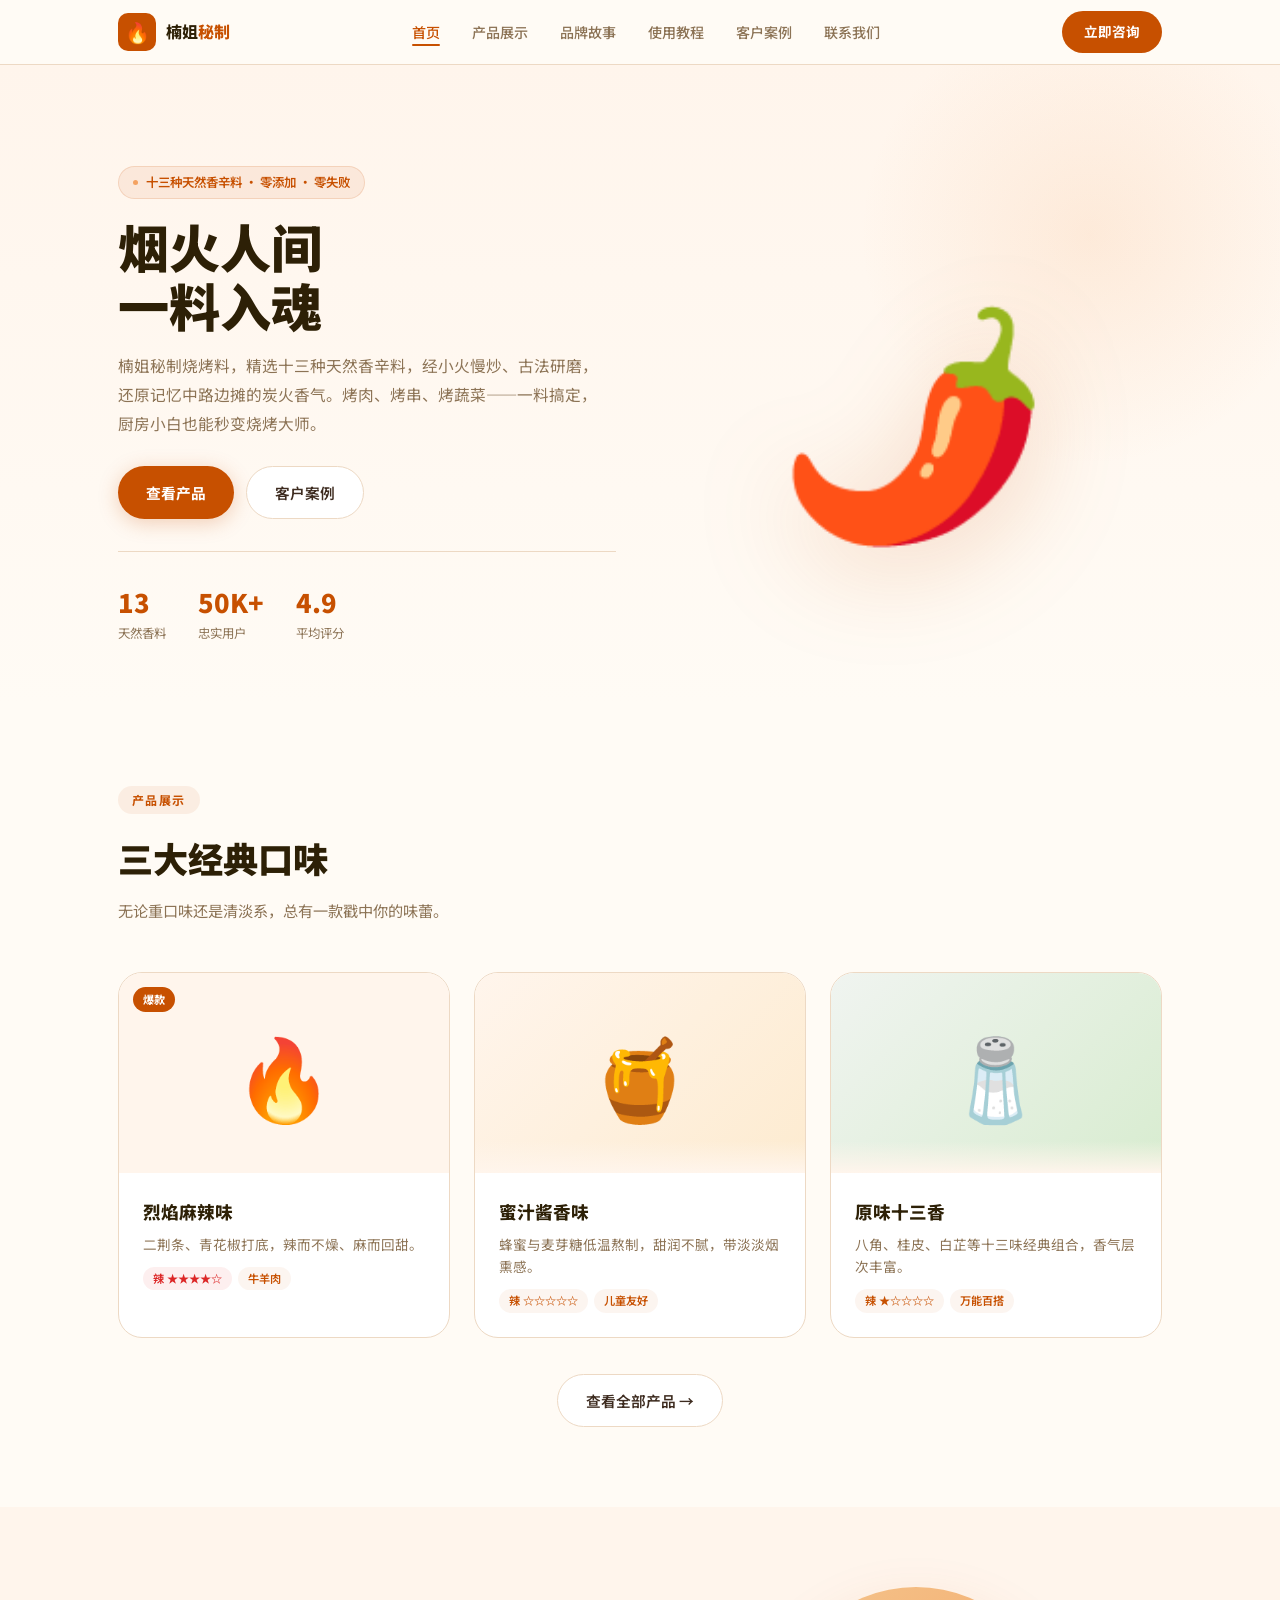
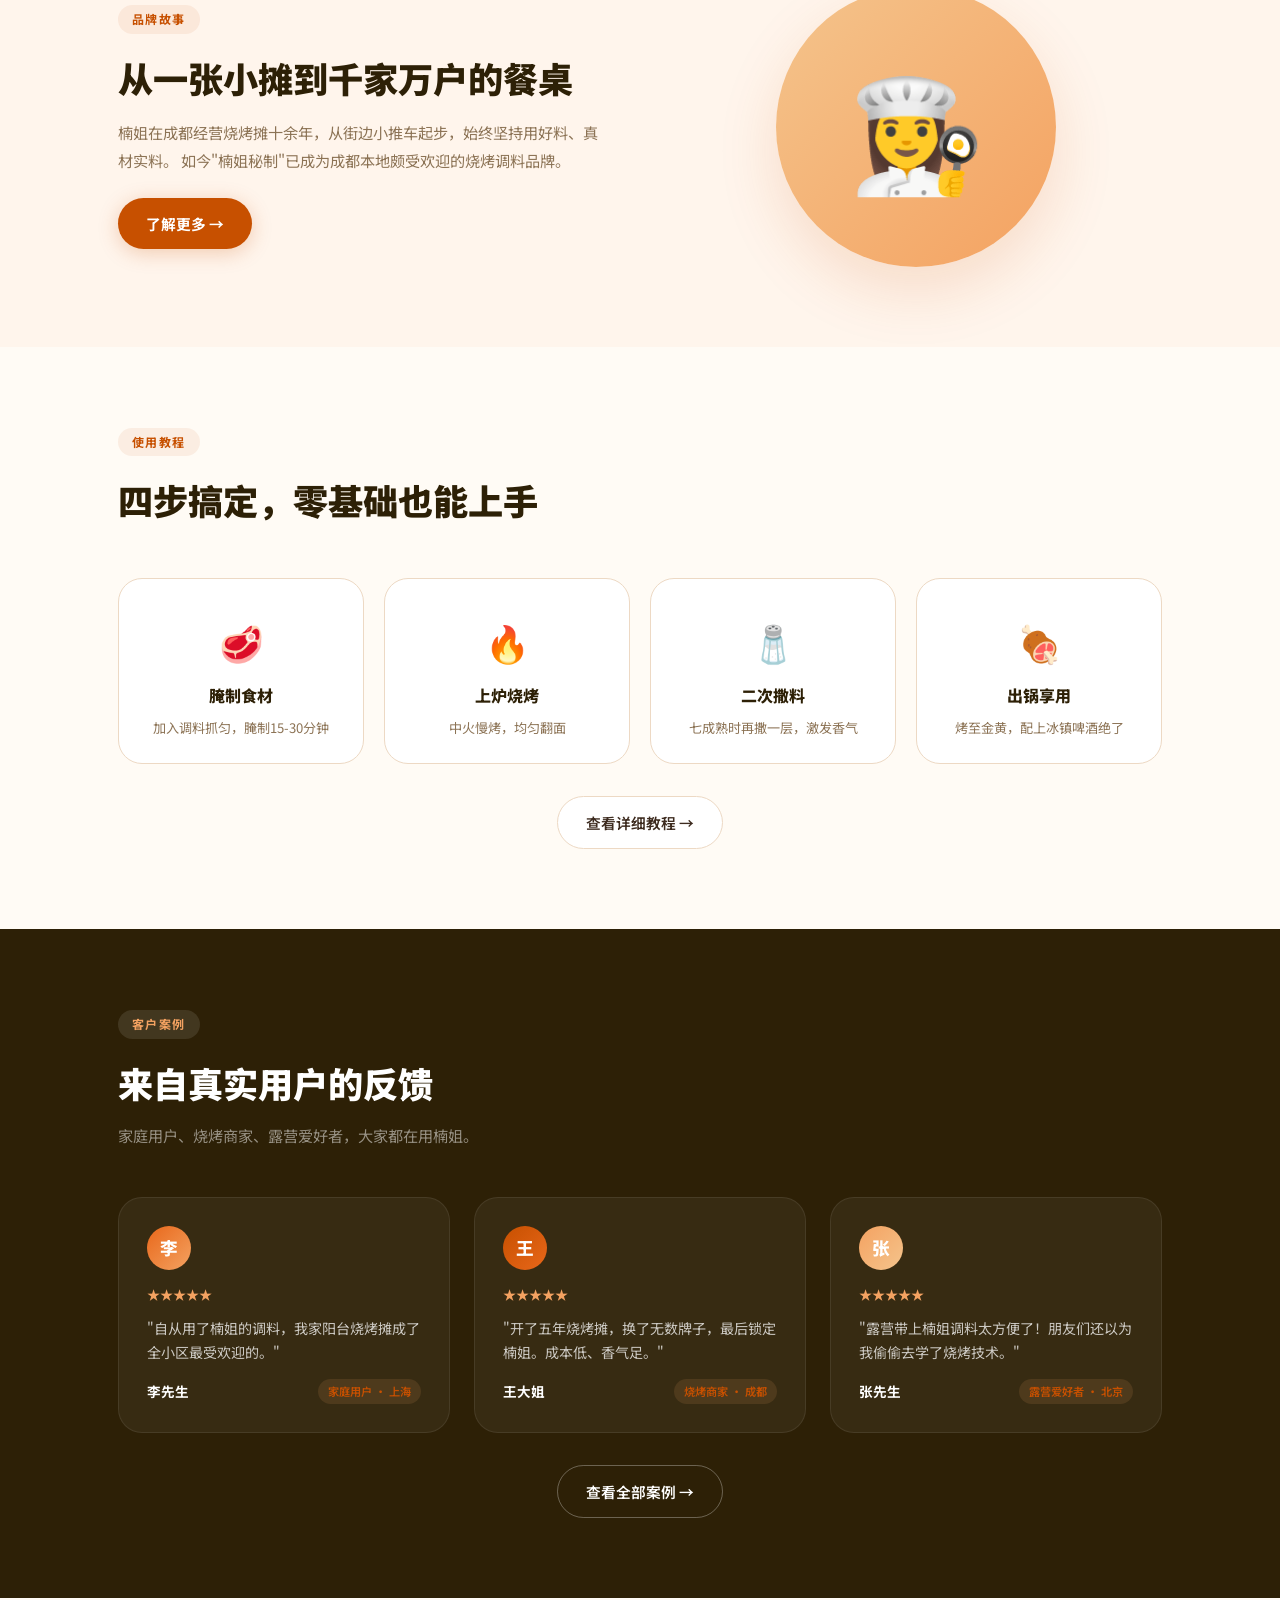
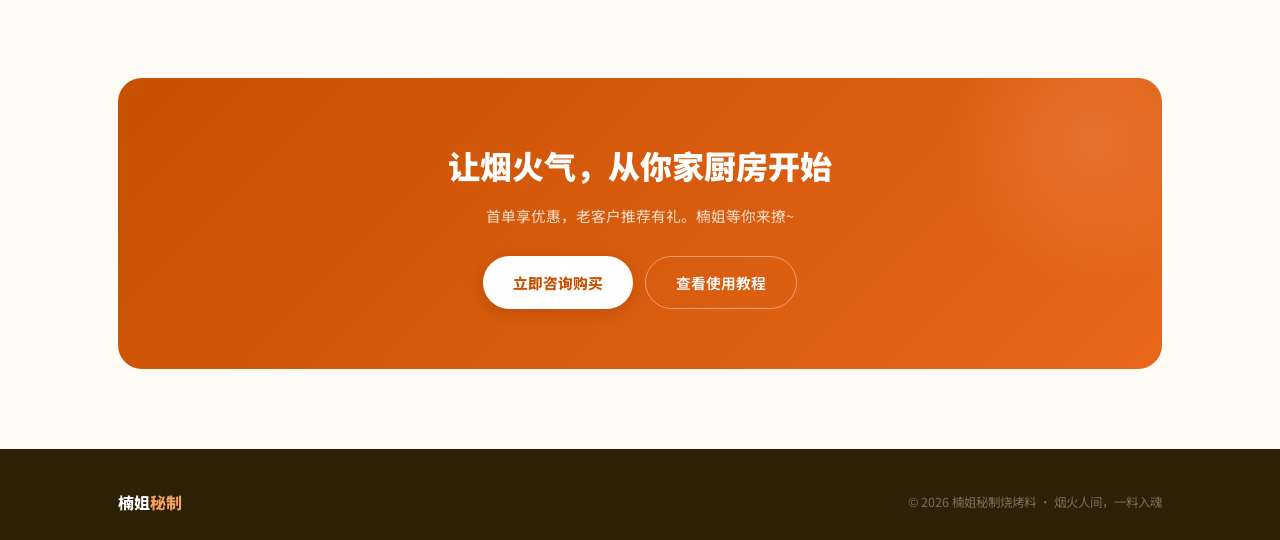
==== commit 34f5832f: "refactor: multi-page website structure" ====
--- a/index.html
+++ b/index.html
@@ -6,654 +6,31 @@
   <title>楠姐秘制烧烤料 — 烟火人间，一料入魂</title>
   <meta name="description" content="楠姐秘制烧烤料，选用十三种天然香辛料，还原炭火风味。家庭必备、商用首选、露营伴侣。">
   <link rel="preconnect" href="https://fonts.googleapis.com">
-  <link href="https://fonts.googleapis.com/css2?family=Noto+Sans+SC:wght@300;400;500;600;700;800;900&display=swap" rel="stylesheet">
-  <style>
-    *, *::before, *::after { box-sizing: border-box; margin: 0; padding: 0; }
-
-    :root {
-      --bg: #FFFBF5;
-      --bg-warm: #FFF5EC;
-      --bg-card: #FFFFFF;
-      --primary: #C75000;
-      --primary-light: #E8671A;
-      --accent: #F4A261;
-      --accent-light: #F4C48C;
-      --charcoal: #2D2006;
-      --text: #3D2B1F;
-      --text-muted: #8C7355;
-      --border: #EDD9C4;
-      --shadow: rgba(199, 80, 0, 0.08);
-    }
-
-    html { scroll-behavior: smooth; }
-    body {
-      font-family: 'Noto Sans SC', sans-serif;
-      background: var(--bg);
-      color: var(--text);
-      line-height: 1.6;
-    }
-
-    img { max-width: 100%; display: block; }
-    a { text-decoration: none; color: inherit; }
-
-    /* ── Container ── */
-    .container { max-width: 1200px; margin: 0 auto; padding: 0 28px; }
-
-    /* ── Navigation ── */
-    .navbar {
-      position: fixed; top: 0; left: 0; right: 0; z-index: 100;
-      background: rgba(255,251,245,0.92);
-      backdrop-filter: blur(16px);
-      border-bottom: 1px solid var(--border);
-      transition: box-shadow 0.3s;
-    }
-    .navbar.scrolled { box-shadow: 0 2px 20px var(--shadow); }
-    .navbar-inner {
-      display: flex; align-items: center; justify-content: space-between;
-      height: 68px;
-    }
-    .navbar-brand {
-      display: flex; align-items: center; gap: 10px;
-    }
-    .brand-logo {
-      width: 40px; height: 40px;
-      background: var(--primary);
-      border-radius: 12px;
-      display: flex; align-items: center; justify-content: center;
-      font-size: 22px;
-    }
-    .brand-name {
-      font-size: 1.1rem; font-weight: 800;
-      color: var(--charcoal);
-      letter-spacing: 0.02em;
-    }
-    .brand-name span { color: var(--primary); }
-    .nav-links {
-      display: flex; align-items: center; gap: 36px;
-      list-style: none;
-    }
-    .nav-links a {
-      font-size: 0.9rem; font-weight: 500;
-      color: var(--text-muted);
-      transition: color 0.2s;
-      position: relative;
-    }
-    .nav-links a::after {
-      content: ''; position: absolute;
-      bottom: -4px; left: 0; right: 0;
-      height: 2px; background: var(--primary);
-      transform: scaleX(0); transition: transform 0.2s;
-      border-radius: 2px;
-    }
-    .nav-links a:hover { color: var(--primary); }
-    .nav-links a:hover::after { transform: scaleX(1); }
-    .nav-cta {
-      background: var(--primary);
-      color: #fff; font-weight: 700;
-      padding: 10px 24px; border-radius: 100px;
-      font-size: 0.88rem;
-      transition: background 0.2s, transform 0.2s;
-    }
-    .nav-cta:hover { background: var(--primary-light); transform: translateY(-1px); }
-
-    /* Mobile menu */
-    .hamburger {
-      display: none; flex-direction: column; gap: 5px;
-      cursor: pointer; padding: 4px;
-    }
-    .hamburger span {
-      width: 24px; height: 2px;
-      background: var(--charcoal);
-      border-radius: 2px;
-      transition: all 0.3s;
-    }
-
-    /* ── Hero ── */
-    .hero {
-      padding: 140px 0 80px;
-      position: relative; overflow: hidden;
-    }
-    .hero::before {
-      content: '';
-      position: absolute; top: -60px; right: -80px;
-      width: 600px; height: 600px;
-      background: radial-gradient(circle, rgba(244,162,97,0.18) 0%, transparent 65%);
-      pointer-events: none;
-    }
-    .hero::after {
-      content: '';
-      position: absolute; bottom: 0; left: -100px;
-      width: 400px; height: 400px;
-      background: radial-gradient(circle, rgba(199,80,0,0.08) 0%, transparent 65%);
-      pointer-events: none;
-    }
-    .hero-grid {
-      display: grid; grid-template-columns: 1fr 1fr;
-      gap: 60px; align-items: center;
-      position: relative; z-index: 1;
-    }
-    .hero-badge {
-      display: inline-flex; align-items: center; gap: 8px;
-      background: rgba(199,80,0,0.08);
-      border: 1px solid rgba(199,80,0,0.15);
-      border-radius: 100px;
-      padding: 6px 16px;
-      font-size: 0.8rem; color: var(--primary);
-      font-weight: 600;
-      margin-bottom: 24px;
-      animation: fadeInUp 0.7s ease both;
-    }
-    .hero-badge-dot {
-      width: 6px; height: 6px;
-      background: var(--accent);
-      border-radius: 50%;
-      animation: pulse 2s infinite;
-    }
-    .hero h1 {
-      font-size: clamp(2.4rem, 4.5vw, 3.8rem);
-      font-weight: 900; line-height: 1.15;
-      color: var(--charcoal);
-      margin-bottom: 20px;
-      animation: fadeInUp 0.7s 0.1s ease both;
-    }
-    .hero h1 em {
-      font-style: normal;
-      color: var(--primary);
-      position: relative;
-    }
-    .hero h1 em::after {
-      content: '';
-      position: absolute; bottom: 4px; left: 0; right: 0;
-      height: 8px; background: rgba(199,80,0,0.15);
-      border-radius: 4px; z-index: -1;
-    }
-    .hero-desc {
-      font-size: 1.05rem;
-      color: var(--text-muted);
-      line-height: 1.85;
-      max-width: 500px;
-      margin-bottom: 36px;
-      animation: fadeInUp 0.7s 0.2s ease both;
-    }
-    .hero-actions {
-      display: flex; gap: 14px; flex-wrap: wrap;
-      animation: fadeInUp 0.7s 0.3s ease both;
-    }
-    .btn-primary {
-      display: inline-flex; align-items: center; gap: 8px;
-      background: var(--primary);
-      color: #fff; font-weight: 700; font-size: 0.95rem;
-      padding: 14px 32px; border-radius: 100px;
-      transition: background 0.2s, transform 0.2s, box-shadow 0.2s;
-      box-shadow: 0 4px 20px rgba(199,80,0,0.25);
-    }
-    .btn-primary:hover {
-      background: var(--primary-light);
-      transform: translateY(-2px);
-      box-shadow: 0 8px 30px rgba(199,80,0,0.35);
-    }
-    .btn-outline {
-      display: inline-flex; align-items: center; gap: 8px;
-      border: 1.5px solid var(--border);
-      color: var(--text); font-weight: 600; font-size: 0.95rem;
-      padding: 14px 32px; border-radius: 100px;
-      background: #fff;
-      transition: border-color 0.2s, box-shadow 0.2s;
-    }
-    .btn-outline:hover {
-      border-color: var(--primary);
-      box-shadow: 0 4px 16px var(--shadow);
-    }
-    .hero-visual {
-      display: flex; justify-content: center;
-      animation: fadeIn 1s 0.3s ease both;
-    }
-    .hero-img-wrap {
-      position: relative;
-      width: 420px; height: 420px;
-    }
-    .hero-img-main {
-      width: 100%; height: 100%;
-      object-fit: contain;
-      filter: drop-shadow(0 20px 60px rgba(199,80,0,0.2));
-      animation: float 5s ease-in-out infinite;
-    }
-    .hero-img-main { font-size: 280px; display: flex; align-items: center; justify-content: center; }
-    .hero-float-card {
-      position: absolute;
-      background: #fff;
-      border-radius: 16px;
-      padding: 14px 18px;
-      box-shadow: 0 8px 30px rgba(0,0,0,0.08);
-      display: flex; align-items: center; gap: 10px;
-      font-size: 0.85rem; font-weight: 600;
-      color: var(--charcoal);
-    }
-    .hero-float-card.top-right { top: 20px; right: -20px; animation: fadeInUp 0.7s 0.6s ease both; }
-    .hero-float-card.bottom-left { bottom: 40px; left: -20px; animation: fadeInUp 0.7s 0.8s ease both; }
-    .float-icon {
-      width: 36px; height: 36px;
-      border-radius: 10px;
-      display: flex; align-items: center; justify-content: center;
-      font-size: 18px; flex-shrink: 0;
-    }
-
-    /* ── Trusted bar ── */
-    .trusted {
-      background: var(--bg-warm);
-      border-top: 1px solid var(--border);
-      border-bottom: 1px solid var(--border);
-      padding: 28px 0;
-    }
-    .trusted-inner {
-      display: flex; align-items: center; justify-content: center;
-      gap: 48px; flex-wrap: wrap;
-    }
-    .trusted-item {
-      display: flex; align-items: center; gap: 8px;
-      font-size: 0.85rem; color: var(--text-muted); font-weight: 500;
-    }
-    .trusted-icon {
-      width: 32px; height: 32px;
-      background: rgba(199,80,0,0.1);
-      border-radius: 8px;
-      display: flex; align-items: center; justify-content: center;
-      font-size: 16px;
-    }
-
-    /* ── Products ── */
-    .section { padding: 100px 0; }
-    .section-tag {
-      display: inline-block;
-      font-size: 0.75rem; font-weight: 700;
-      letter-spacing: 0.12em; text-transform: uppercase;
-      color: var(--primary);
-      background: rgba(199,80,0,0.08);
-      padding: 4px 14px; border-radius: 100px;
-      margin-bottom: 14px;
-    }
-    .section-title {
-      font-size: clamp(1.8rem, 3vw, 2.6rem);
-      font-weight: 900; color: var(--charcoal);
-      margin-bottom: 12px;
-    }
-    .section-sub {
-      font-size: 1rem; color: var(--text-muted);
-      max-width: 520px; line-height: 1.7;
-    }
-    .section-header { margin-bottom: 56px; }
-
-    .products-grid {
-      display: grid;
-      grid-template-columns: repeat(3, 1fr);
-      gap: 28px;
-    }
-    .product-card {
-      background: var(--bg-card);
-      border: 1px solid var(--border);
-      border-radius: 24px;
-      overflow: hidden;
-      transition: transform 0.3s, box-shadow 0.3s, border-color 0.3s;
-      cursor: default;
-    }
-    .product-card:hover {
-      transform: translateY(-6px);
-      box-shadow: 0 20px 50px var(--shadow);
-      border-color: var(--accent-light);
-    }
-    .product-img {
-      width: 100%; height: 240px;
-      background: var(--bg-warm);
-      display: flex; align-items: center; justify-content: center;
-      font-size: 100px;
-      position: relative; overflow: hidden;
-    }
-    .product-img::after {
-      content: '';
-      position: absolute; bottom: 0; left: 0; right: 0;
-      height: 40px;
-      background: linear-gradient(to top, var(--bg-warm), transparent);
-    }
-    .product-badge {
-      position: absolute; top: 16px; left: 16px;
-      background: var(--primary);
-      color: #fff; font-size: 0.72rem; font-weight: 700;
-      padding: 4px 12px; border-radius: 100px;
-      z-index: 1;
-    }
-    .product-info { padding: 28px; }
-    .product-name {
-      font-size: 1.2rem; font-weight: 800;
-      color: var(--charcoal); margin-bottom: 6px;
-    }
-    .product-desc {
-      font-size: 0.88rem; color: var(--text-muted);
-      line-height: 1.7; margin-bottom: 16px;
-    }
-    .product-tags { display: flex; gap: 6px; flex-wrap: wrap; }
-    .product-tag {
-      font-size: 0.72rem; font-weight: 600;
-      padding: 3px 10px; border-radius: 100px;
-      background: rgba(199,80,0,0.06);
-      color: var(--primary);
-    }
-    .product-tag.hot { background: rgba(220,38,38,0.08); color: #DC2626; }
-
-    /* ── Story ── */
-    .story-section { background: var(--bg-warm); }
-    .story-grid {
-      display: grid; grid-template-columns: 1fr 1fr;
-      gap: 80px; align-items: center;
-    }
-    .story-visual {
-      display: flex; justify-content: center;
-    }
-    .story-img-circle {
-      width: 380px; height: 380px;
-      border-radius: 50%;
-      background: linear-gradient(135deg, var(--accent-light) 0%, var(--accent) 100%);
-      display: flex; align-items: center; justify-content: center;
-      font-size: 140px;
-      position: relative;
-      box-shadow: 0 30px 80px rgba(199,80,0,0.15);
-    }
-    .story-img-circle::before {
-      content: ''; position: absolute;
-      inset: -16px;
-      border-radius: 50%;
-      border: 2px dashed rgba(199,80,0,0.2);
-    }
-    .story-content {}
-    .story-quote {
-      font-size: 1.05rem;
-      color: var(--charcoal); font-weight: 500;
-      line-height: 1.9;
-      margin-bottom: 28px;
-      padding-left: 20px;
-      border-left: 3px solid var(--primary);
-      font-style: italic;
-    }
-    .story-features {
-      display: grid; grid-template-columns: 1fr 1fr;
-      gap: 16px;
-    }
-    .story-feature {
-      display: flex; align-items: flex-start; gap: 12px;
-    }
-    .story-feature-icon {
-      width: 36px; height: 36px;
-      background: rgba(199,80,0,0.08);
-      border-radius: 10px;
-      display: flex; align-items: center; justify-content: center;
-      font-size: 18px; flex-shrink: 0;
-    }
-    .story-feature-title { font-weight: 700; font-size: 0.9rem; color: var(--charcoal); }
-    .story-feature-desc { font-size: 0.8rem; color: var(--text-muted); margin-top: 2px; }
-
-    /* ── How to use ── */
-    .steps-grid {
-      display: grid; grid-template-columns: repeat(4, 1fr);
-      gap: 28px;
-    }
-    .step-card {
-      text-align: center; padding: 40px 24px 32px;
-      background: var(--bg-card);
-      border: 1px solid var(--border);
-      border-radius: 24px;
-      transition: transform 0.3s, box-shadow 0.3s;
-    }
-    .step-card:hover {
-      transform: translateY(-4px);
-      box-shadow: 0 16px 40px var(--shadow);
-    }
-    .step-num {
-      width: 56px; height: 56px;
-      margin: 0 auto 20px;
-      background: linear-gradient(135deg, var(--primary), var(--primary-light));
-      border-radius: 50%;
-      display: flex; align-items: center; justify-content: center;
-      font-size: 1.4rem; font-weight: 900;
-      color: #fff;
-      font-family: 'Georgia', serif;
-    }
-    .step-title { font-size: 1.05rem; font-weight: 800; color: var(--charcoal); margin-bottom: 8px; }
-    .step-desc { font-size: 0.85rem; color: var(--text-muted); line-height: 1.7; }
-    .step-emoji { font-size: 40px; margin-bottom: 12px; }
-
-    /* ── Cases ── */
-    .cases-section { background: var(--charcoal); }
-    .cases-section .section-tag { background: rgba(255,255,255,0.1); color: var(--accent); }
-    .cases-section .section-title { color: #fff; }
-    .cases-section .section-sub { color: rgba(255,255,255,0.55); }
-    .cases-grid {
-      display: grid; grid-template-columns: repeat(3, 1fr);
-      gap: 24px;
-    }
-    .case-card {
-      background: rgba(255,255,255,0.06);
-      border: 1px solid rgba(255,255,255,0.08);
-      border-radius: 20px; padding: 32px 28px;
-      transition: background 0.3s, transform 0.3s;
-    }
-    .case-card:hover {
-      background: rgba(255,255,255,0.1);
-      transform: translateY(-4px);
-    }
-    .case-avatar {
-      width: 48px; height: 48px;
-      border-radius: 50%;
-      margin-bottom: 16px;
-      display: flex; align-items: center; justify-content: center;
-      font-size: 1.2rem; font-weight: 800; color: #fff;
-    }
-    .case-text {
-      font-size: 0.92rem; color: rgba(255,255,255,0.8);
-      line-height: 1.8; margin-bottom: 16px;
-    }
-    .case-meta { display: flex; justify-content: space-between; align-items: center; }
-    .case-name { font-weight: 700; font-size: 0.88rem; color: #fff; }
-    .case-label {
-      font-size: 0.72rem; padding: 3px 10px;
-      border-radius: 100px;
-      background: rgba(244,162,97,0.15);
-      color: var(--accent);
-      font-weight: 600;
-    }
-    .case-stars { color: var(--accent); font-size: 0.85rem; }
-
-    /* ── CTA ── */
-    .cta-section {}
-    .cta-card {
-      background: linear-gradient(135deg, var(--primary) 0%, var(--primary-light) 100%);
-      border-radius: 32px; padding: 72px 60px;
-      text-align: center; position: relative; overflow: hidden;
-    }
-    .cta-card::before {
-      content: '';
-      position: absolute; top: -50%; right: -20%;
-      width: 400px; height: 400px;
-      background: radial-gradient(circle, rgba(255,255,255,0.12) 0%, transparent 60%);
-      pointer-events: none;
-    }
-    .cta-card::after {
-      content: '';
-      position: absolute; bottom: -30%; left: -10%;
-      width: 300px; height: 300px;
-      background: radial-gradient(circle, rgba(255,255,255,0.06) 0%, transparent 60%);
-      pointer-events: none;
-    }
-    .cta-title { font-size: clamp(1.8rem, 3vw, 2.6rem); font-weight: 900; color: #fff; margin-bottom: 12px; position: relative; }
-    .cta-sub { font-size: 1rem; color: rgba(255,255,255,0.8); margin-bottom: 36px; position: relative; }
-    .cta-buttons { display: flex; gap: 14px; justify-content: center; flex-wrap: wrap; position: relative; }
-    .btn-white {
-      display: inline-flex; align-items: center; gap: 8px;
-      background: #fff; color: var(--primary);
-      font-weight: 800; font-size: 0.95rem;
-      padding: 14px 36px; border-radius: 100px;
-      transition: transform 0.2s, box-shadow 0.2s;
-      box-shadow: 0 4px 20px rgba(0,0,0,0.15);
-    }
-    .btn-white:hover { transform: translateY(-2px); box-shadow: 0 8px 30px rgba(0,0,0,0.2); }
-    .btn-ghost {
-      display: inline-flex; align-items: center; gap: 8px;
-      border: 1.5px solid rgba(255,255,255,0.4);
-      color: #fff; font-weight: 600; font-size: 0.95rem;
-      padding: 14px 36px; border-radius: 100px;
-      transition: border-color 0.2s, background 0.2s;
-    }
-    .btn-ghost:hover { border-color: #fff; background: rgba(255,255,255,0.1); }
-
-    /* ── Contact ── */
-    .contact-grid {
-      display: grid; grid-template-columns: 1fr 1fr;
-      gap: 60px; align-items: start;
-    }
-    .contact-form {
-      background: var(--bg-card);
-      border: 1px solid var(--border);
-      border-radius: 24px; padding: 40px;
-    }
-    .form-title { font-size: 1.2rem; font-weight: 800; color: var(--charcoal); margin-bottom: 24px; }
-    .form-group { margin-bottom: 18px; }
-    .form-label { display: block; font-size: 0.82rem; font-weight: 600; color: var(--text); margin-bottom: 6px; }
-    .form-input, .form-textarea {
-      width: 100%; padding: 12px 16px;
-      border: 1.5px solid var(--border);
-      border-radius: 12px;
-      font-size: 0.9rem; font-family: inherit;
-      background: var(--bg);
-      color: var(--text);
-      transition: border-color 0.2s, box-shadow 0.2s;
-      outline: none;
-    }
-    .form-input:focus, .form-textarea:focus {
-      border-color: var(--primary);
-      box-shadow: 0 0 0 3px rgba(199,80,0,0.1);
-    }
-    .form-textarea { resize: vertical; min-height: 100px; }
-    .form-submit {
-      width: 100%; padding: 14px;
-      background: var(--primary);
-      color: #fff; font-weight: 700; font-size: 0.95rem;
-      border: none; border-radius: 12px;
-      cursor: pointer;
-      transition: background 0.2s, transform 0.2s;
-    }
-    .form-submit:hover { background: var(--primary-light); transform: translateY(-1px); }
-    .contact-info {}
-    .contact-info h3 { font-size: 1.3rem; font-weight: 800; color: var(--charcoal); margin-bottom: 24px; }
-    .contact-items { display: flex; flex-direction: column; gap: 20px; }
-    .contact-item {
-      display: flex; align-items: flex-start; gap: 14px;
-    }
-    .contact-icon {
-      width: 44px; height: 44px;
-      background: rgba(199,80,0,0.08);
-      border-radius: 12px;
-      display: flex; align-items: center; justify-content: center;
-      font-size: 20px; flex-shrink: 0;
-    }
-    .contact-item-title { font-weight: 700; font-size: 0.9rem; color: var(--charcoal); }
-    .contact-item-value { font-size: 0.85rem; color: var(--text-muted); margin-top: 2px; }
-
-    /* ── Footer ── */
-    footer {
-      background: var(--charcoal);
-      padding: 48px 0 28px;
-    }
-    .footer-top {
-      display: flex; justify-content: space-between;
-      align-items: flex-start; gap: 40px;
-      padding-bottom: 32px;
-      border-bottom: 1px solid rgba(255,255,255,0.08);
-      margin-bottom: 28px;
-    }
-    .footer-brand {
-      font-size: 1.1rem; font-weight: 900;
-      color: #fff; margin-bottom: 8px;
-    }
-    .footer-brand span { color: var(--accent); }
-    .footer-tagline { font-size: 0.82rem; color: rgba(255,255,255,0.4); }
-    .footer-links { display: flex; gap: 40px; }
-    .footer-link-col {}
-    .footer-link-col h4 { font-size: 0.78rem; font-weight: 700; color: rgba(255,255,255,0.4); text-transform: uppercase; letter-spacing: 0.1em; margin-bottom: 14px; }
-    .footer-link-col ul { list-style: none; display: flex; flex-direction: column; gap: 8px; }
-    .footer-link-col a { font-size: 0.85rem; color: rgba(255,255,255,0.6); transition: color 0.2s; }
-    .footer-link-col a:hover { color: var(--accent); }
-    .footer-bottom {
-      display: flex; justify-content: space-between; align-items: center;
-      font-size: 0.78rem; color: rgba(255,255,255,0.3);
-    }
-
-    /* ── Scroll Reveal ── */
-    .reveal {
-      opacity: 0; transform: translateY(32px);
-      transition: opacity 0.7s ease, transform 0.7s ease;
-    }
-    .reveal.visible { opacity: 1; transform: translateY(0); }
-
-    /* ── Animations ── */
-    @keyframes fadeInUp {
-      from { opacity: 0; transform: translateY(24px); }
-      to { opacity: 1; transform: translateY(0); }
-    }
-    @keyframes fadeIn {
-      from { opacity: 0; }
-      to { opacity: 1; }
-    }
-    @keyframes float {
-      0%, 100% { transform: translateY(0); }
-      50% { transform: translateY(-14px); }
-    }
-    @keyframes pulse {
-      0%, 100% { opacity: 1; transform: scale(1); }
-      50% { opacity: 0.6; transform: scale(1.4); }
-    }
-
-    /* ── Responsive ── */
-    @media (max-width: 900px) {
-      .hero-grid { grid-template-columns: 1fr; text-align: center; }
-      .hero-desc { margin: 0 auto 36px; }
-      .hero-actions { justify-content: center; }
-      .hero-visual { display: none; }
-      .products-grid { grid-template-columns: 1fr; max-width: 480px; margin: 0 auto; }
-      .cases-grid { grid-template-columns: 1fr; }
-      .steps-grid { grid-template-columns: 1fr 1fr; }
-      .story-grid { grid-template-columns: 1fr; gap: 40px; }
-      .story-visual { order: -1; }
-      .story-img-circle { width: 280px; height: 280px; font-size: 100px; }
-      .contact-grid { grid-template-columns: 1fr; }
-      .footer-top { flex-direction: column; }
-      .footer-links { flex-wrap: wrap; gap: 24px; }
-      .footer-bottom { flex-direction: column; gap: 8px; text-align: center; }
-      .nav-links { display: none; }
-      .hamburger { display: flex; }
-      .cta-card { padding: 48px 28px; }
-    }
-    @media (max-width: 600px) {
-      .steps-grid { grid-template-columns: 1fr; }
-    }
-  </style>
+  <link href="https://fonts.googleapis.com/css2?family=Noto+Sans+SC:wght@400;500;600;700;800;900&display=swap" rel="stylesheet">
+  <link rel="stylesheet" href="assets/css/style.css">
 </head>
 <body>
 
 <!-- Navbar -->
-<nav class="navbar" id="navbar">
+<nav class="navbar">
   <div class="container navbar-inner">
-    <a href="#" class="navbar-brand">
+    <a href="index.html" class="navbar-brand">
       <div class="brand-logo">🔥</div>
       <div class="brand-name">楠姐<span>秘制</span></div>
     </a>
-    <ul class="nav-links">
-      <li><a href="#products">产品展示</a></li>
-      <li><a href="#story">品牌故事</a></li>
-      <li><a href="#guide">使用教程</a></li>
-      <li><a href="#cases">客户案例</a></li>
-      <li><a href="#contact">联系我们</a></li>
+    <ul class="nav-links" id="navLinks">
+      <li><a href="index.html" class="active">首页</a></li>
+      <li><a href="products.html">产品展示</a></li>
+      <li><a href="story.html">品牌故事</a></li>
+      <li><a href="guide.html">使用教程</a></li>
+      <li><a href="cases.html">客户案例</a></li>
+      <li><a href="contact.html">联系我们</a></li>
     </ul>
-    <a href="#contact" class="nav-cta">立即咨询</a>
-    <div class="hamburger" id="hamburger" onclick="this.classList.toggle('active')">
-      <span></span><span></span><span></span>
+    <a href="contact.html" class="nav-cta">立即咨询</a>
+    <div class="hamburger" id="hamburger" style="display:none;flex-direction:column;gap:5px;cursor:pointer;">
+      <span style="width:22px;height:2px;background:var(--charcoal);border-radius:2px;"></span>
+      <span style="width:22px;height:2px;background:var(--charcoal);border-radius:2px;"></span>
+      <span style="width:22px;height:2px;background:var(--charcoal);border-radius:2px;"></span>
     </div>
   </div>
 </nav>
@@ -674,272 +51,174 @@
           厨房小白也能秒变烧烤大师。
         </p>
         <div class="hero-actions">
-          <a href="#products" class="btn-primary">了解产品</a>
-          <a href="#cases" class="btn-outline">客户案例</a>
+          <a href="products.html" class="btn-primary">查看产品</a>
+          <a href="cases.html" class="btn-outline">客户案例</a>
+        </div>
+        <div class="hero-stats">
+          <div>
+            <div class="hero-stat-num">13</div>
+            <div class="hero-stat-label">天然香料</div>
+          </div>
+          <div>
+            <div class="hero-stat-num">50K+</div>
+            <div class="hero-stat-label">忠实用户</div>
+          </div>
+          <div>
+            <div class="hero-stat-num">4.9</div>
+            <div class="hero-stat-label">平均评分</div>
+          </div>
         </div>
       </div>
       <div class="hero-visual">
-        <div class="hero-img-wrap">
-          <div class="hero-img-main">🌶️</div>
-          <div class="hero-float-card top-right">
-            <div class="float-icon" style="background:rgba(199,80,0,0.1);">⏱️</div>
-            <div>
-              <div style="font-weight:700;">30秒</div>
-              <div style="font-size:0.75rem;color:var(--text-muted);">快速入味</div>
-            </div>
-          </div>
-          <div class="hero-float-card bottom-left">
-            <div class="float-icon" style="background:rgba(244,162,97,0.15);">❤️</div>
-            <div>
-              <div style="font-weight:700;">4.9分</div>
-              <div style="font-size:0.75rem;color:var(--text-muted);">好评如潮</div>
-            </div>
-          </div>
-        </div>
-      </div>
-    </div>
-  </div>
-</section>
-
-<!-- Trusted bar -->
-<div class="trusted">
-  <div class="container">
-    <div class="trusted-inner">
-      <div class="trusted-item">
-        <div class="trusted-icon">🌿</div>
-        十三种天然香辛料
-      </div>
-      <div class="trusted-item">
-        <div class="trusted-icon">🚫</div>
-        零添加人工香精
-      </div>
-      <div class="trusted-item">
-        <div class="trusted-icon">🏭</div>
-        商用家用的首选
-      </div>
-      <div class="trusted-item">
-        <div class="trusted-icon">📦</div>
-        全国包邮送到家
-      </div>
-      <div class="trusted-item">
-        <div class="trusted-icon">🔒</div>
-        食品安全认证
-      </div>
-    </div>
-  </div>
-</div>
-
-<!-- Products -->
-<section class="section" id="products">
+        <div class="hero-emoji">🌶️</div>
+      </div>
+    </div>
+  </div>
+</section>
+
+<!-- Products preview -->
+<section class="section">
   <div class="container">
     <div class="section-header reveal">
       <div class="section-tag">产品展示</div>
-      <h2 class="section-title">三大经典口味，覆盖所有场景</h2>
-      <p class="section-sub">无论你是重口味爱好者、甜食系，还是追求原汁原味，总有一款戳中你的味蕾。</p>
-    </div>
-    <div class="products-grid">
+      <h2 class="section-title">三大经典口味</h2>
+      <p class="section-sub">无论重口味还是清淡系，总有一款戳中你的味蕾。</p>
+    </div>
+    <div class="grid-3">
       <div class="product-card reveal">
-        <div class="product-img">
-          🔥
-          <div class="product-badge">爆款</div>
-        </div>
+        <div class="product-img">🔥<div class="product-badge">爆款</div></div>
         <div class="product-info">
           <div class="product-name">烈焰麻辣味</div>
-          <div class="product-desc">二荆条、青花椒打底，辣而不燥、麻而回甜。适合牛羊肉串、鸡翅、鸡胗、鸭脖。</div>
+          <div class="product-desc">二荆条、青花椒打底，辣而不燥、麻而回甜。</div>
           <div class="product-tags">
-            <span class="product-tag hot">辣度 ★★★★☆</span>
+            <span class="product-tag hot">辣 ★★★★☆</span>
             <span class="product-tag">牛羊肉</span>
-            <span class="product-tag">爆款</span>
           </div>
         </div>
       </div>
       <div class="product-card reveal">
-        <div class="product-img" style="background: linear-gradient(135deg, #FFF5EC, #FDEBD0);">
-          🍯
-        </div>
+        <div class="product-img" style="background:linear-gradient(135deg,#FFF5EC,#FDEBD0)">🍯</div>
         <div class="product-info">
           <div class="product-name">蜜汁酱香味</div>
-          <div class="product-desc">蜂蜜与麦芽糖低温熬制，甜润不腻，带淡淡烟熏感。适合五花肉、肋排、玉米、红薯。</div>
+          <div class="product-desc">蜂蜜与麦芽糖低温熬制，甜润不腻，带淡淡烟熏感。</div>
           <div class="product-tags">
-            <span class="product-tag">辣度 ☆☆☆☆☆</span>
-            <span class="product-tag">甜食系</span>
+            <span class="product-tag">辣 ☆☆☆☆☆</span>
             <span class="product-tag">儿童友好</span>
           </div>
         </div>
       </div>
       <div class="product-card reveal">
-        <div class="product-img" style="background: linear-gradient(135deg, #F0F4F0, #D8ECD0);">
-          🧂
-        </div>
+        <div class="product-img" style="background:linear-gradient(135deg,#F0F4F0,#D8ECD0)">🧂</div>
         <div class="product-info">
           <div class="product-name">原味十三香</div>
-          <div class="product-desc">八角、桂皮、白芷等十三味经典组合，香气层次丰富、回味悠长。万能百搭，适合所有食材。</div>
+          <div class="product-desc">八角、桂皮、白芷等十三味经典组合，香气层次丰富。</div>
           <div class="product-tags">
-            <span class="product-tag">辣度 ★☆☆☆☆</span>
+            <span class="product-tag">辣 ★☆☆☆☆</span>
             <span class="product-tag">万能百搭</span>
-            <span class="product-tag">新手首选</span>
-          </div>
-        </div>
-      </div>
-    </div>
-  </div>
-</section>
-
-<!-- Story -->
-<section class="section story-section" id="story">
-  <div class="container">
-    <div class="story-grid">
-      <div class="story-visual reveal">
-        <div class="story-img-circle">👩‍🍳</div>
-      </div>
-      <div class="story-content reveal">
+          </div>
+        </div>
+      </div>
+    </div>
+    <div style="text-align:center;margin-top:36px;" class="reveal">
+      <a href="products.html" class="btn-outline">查看全部产品 →</a>
+    </div>
+  </div>
+</section>
+
+<!-- Story teaser -->
+<section class="section" style="background:var(--bg-warm);">
+  <div class="container">
+    <div class="grid-2" style="align-items:center;gap:60px;">
+      <div class="reveal">
         <div class="section-tag">品牌故事</div>
         <h2 class="section-title">从一张小摊到千家万户的餐桌</h2>
-        <p class="story-quote">
-          "做烧烤料这件事，我从路边摆摊就开始了。一开始只是为了让自己烤的串更好吃，
-          后来街坊邻居都说好，让我多做几份。就这样，一传十，十传百……"
+        <p style="font-size:0.95rem;color:var(--text-muted);line-height:1.85;margin-bottom:24px;">
+          楠姐在成都经营烧烤摊十余年，从街边小推车起步，始终坚持用好料、真材实料。
+          如今"楠姐秘制"已成为成都本地颇受欢迎的烧烤调料品牌。
         </p>
-        <p style="font-size:0.92rem; color:var(--text-muted); margin-bottom:28px; line-height:1.8;">
-          楠姐在成都经营烧烤摊十余年，从街边小推车起步，始终坚持用好料、真材实料。
-          每一款调料都经过上百次配比调试，不添加任何香精、色素、防腐剂。
-          如今，"楠姐秘制"已经成为成都本地颇受欢迎的烧烤调料品牌，
-          希望通过互联网让更多人尝到这份烟火气。
-        </p>
-        <div class="story-features">
-          <div class="story-feature">
-            <div class="story-feature-icon">🌿</div>
-            <div>
-              <div class="story-feature-title">天然香辛料</div>
-              <div class="story-feature-desc">无香精，无色素，无防腐剂</div>
-            </div>
-          </div>
-          <div class="story-feature">
-            <div class="story-feature-icon">🔥</div>
-            <div>
-              <div class="story-feature-title">炭火风味</div>
-              <div class="story-feature-desc">还原记忆中路边摊的香气</div>
-            </div>
-          </div>
-          <div class="story-feature">
-            <div class="story-feature-icon">👨‍👩‍👧</div>
-            <div>
-              <div class="story-feature-title">家庭首选</div>
-              <div class="story-feature-desc">一料搞定，小白也能变大厨</div>
-            </div>
-          </div>
-          <div class="story-feature">
-            <div class="story-feature-icon">🏪</div>
-            <div>
-              <div class="story-feature-title">商用实测</div>
-              <div class="story-feature-desc">多家烧烤店长期供货验证</div>
-            </div>
-          </div>
-        </div>
-      </div>
-    </div>
-  </div>
-</section>
-
-<!-- How to use -->
-<section class="section" id="guide">
+        <a href="story.html" class="btn-primary">了解更多 →</a>
+      </div>
+      <div style="display:flex;justify-content:center;" class="reveal">
+        <div style="width:280px;height:280px;border-radius:50%;background:linear-gradient(135deg,var(--accent-light),var(--accent));display:flex;align-items:center;justify-content:center;font-size:110px;box-shadow:0 24px 60px rgba(199,80,0,0.15);">👩‍🍳</div>
+      </div>
+    </div>
+  </div>
+</section>
+
+<!-- Guide teaser -->
+<section class="section">
   <div class="container">
     <div class="section-header reveal">
       <div class="section-tag">使用教程</div>
       <h2 class="section-title">四步搞定，零基础也能上手</h2>
-      <p class="section-sub">只需简单的四步，就能让普通食材秒变烧烤摊级别的美味。</p>
-    </div>
-    <div class="steps-grid">
-      <div class="step-card reveal">
+    </div>
+    <div class="grid-4" style="display:grid;grid-template-columns:repeat(4,1fr);gap:20px;">
+      <div class="step-card reveal" style="text-align:center;padding:32px 16px 24px;">
         <div class="step-emoji">🥩</div>
-        <div class="step-num">1</div>
         <div class="step-title">腌制食材</div>
-        <div class="step-desc">将肉类切块，加入楠姐调料适量，抓匀腌制 15-30 分钟。</div>
-      </div>
-      <div class="step-card reveal">
+        <div class="step-desc" style="font-size:0.82rem;color:var(--text-muted);margin-top:6px;">加入调料抓匀，腌制15-30分钟</div>
+      </div>
+      <div class="step-card reveal" style="text-align:center;padding:32px 16px 24px;">
         <div class="step-emoji">🔥</div>
-        <div class="step-num">2</div>
         <div class="step-title">上炉烧烤</div>
-        <div class="step-desc">炭火或烤箱预热后，将食材均匀铺开，中火慢烤。</div>
-      </div>
-      <div class="step-card reveal">
+        <div class="step-desc" style="font-size:0.82rem;color:var(--text-muted);margin-top:6px;">中火慢烤，均匀翻面</div>
+      </div>
+      <div class="step-card reveal" style="text-align:center;padding:32px 16px 24px;">
         <div class="step-emoji">🧂</div>
-        <div class="step-num">3</div>
         <div class="step-title">二次撒料</div>
-        <div class="step-desc">烤至七成熟时再撒一层调料，激发香气，口感层次更丰富。</div>
-      </div>
-      <div class="step-card reveal">
+        <div class="step-desc" style="font-size:0.82rem;color:var(--text-muted);margin-top:6px;">七成熟时再撒一层，激发香气</div>
+      </div>
+      <div class="step-card reveal" style="text-align:center;padding:32px 16px 24px;">
         <div class="step-emoji">🍖</div>
-        <div class="step-num">4</div>
         <div class="step-title">出锅享用</div>
-        <div class="step-desc">烤至金黄即可出锅，趁热享用，配上冰镇啤酒，简直绝了！</div>
-      </div>
-    </div>
-  </div>
-</section>
-
-<!-- Cases -->
-<section class="section cases-section" id="cases">
+        <div class="step-desc" style="font-size:0.82rem;color:var(--text-muted);margin-top:6px;">烤至金黄，配上冰镇啤酒绝了</div>
+      </div>
+    </div>
+    <div style="text-align:center;margin-top:32px;" class="reveal">
+      <a href="guide.html" class="btn-outline">查看详细教程 →</a>
+    </div>
+  </div>
+</section>
+
+<!-- Cases teaser -->
+<section class="section" style="background:var(--charcoal);">
   <div class="container">
     <div class="section-header reveal">
-      <div class="section-tag">客户案例</div>
-      <h2 class="section-title">来自真实用户的反馈</h2>
-      <p class="section-sub">家庭用户、烧烤商家、露营爱好者，大家都在用楠姐。</p>
-    </div>
-    <div class="cases-grid">
-      <div class="case-card reveal">
-        <div class="case-avatar" style="background: linear-gradient(135deg, #E8671A, #F4A261);">李</div>
+      <div class="section-tag" style="background:rgba(255,255,255,0.1);color:var(--accent);">客户案例</div>
+      <h2 class="section-title" style="color:#fff;">来自真实用户的反馈</h2>
+      <p class="section-sub" style="color:rgba(255,255,255,0.5);">家庭用户、烧烤商家、露营爱好者，大家都在用楠姐。</p>
+    </div>
+    <div class="grid-3">
+      <div class="case-card reveal" style="background:rgba(255,255,255,0.05);border-color:rgba(255,255,255,0.08);">
+        <div class="case-avatar" style="background:linear-gradient(135deg,#E8671A,#F4A261);">李</div>
         <div class="case-stars">★★★★★</div>
-        <div class="case-text">"自从用了楠姐的调料，我家阳台的烧烤摊成了全小区最受欢迎的。每周末都有人来蹭饭，根本停不下来。"</div>
+        <div class="case-text" style="color:rgba(255,255,255,0.75);">"自从用了楠姐的调料，我家阳台烧烤摊成了全小区最受欢迎的。"</div>
         <div class="case-meta">
-          <div class="case-name">李先生</div>
+          <div class="case-name" style="color:#fff;">李先生</div>
           <div class="case-label">家庭用户 · 上海</div>
         </div>
       </div>
-      <div class="case-card reveal">
-        <div class="case-avatar" style="background: linear-gradient(135deg, #C75000, #E8671A);">王</div>
+      <div class="case-card reveal" style="background:rgba(255,255,255,0.05);border-color:rgba(255,255,255,0.08);">
+        <div class="case-avatar" style="background:linear-gradient(135deg,#C75000,#E8671A);">王</div>
         <div class="case-stars">★★★★★</div>
-        <div class="case-text">"开了五年烧烤摊，换了无数牌子，最后锁定楠姐。成本低、香气足，客人吃了都问我在哪买的。"</div>
+        <div class="case-text" style="color:rgba(255,255,255,0.75);">"开了五年烧烤摊，换了无数牌子，最后锁定楠姐。成本低、香气足。"</div>
         <div class="case-meta">
-          <div class="case-name">王大姐</div>
+          <div class="case-name" style="color:#fff;">王大姐</div>
           <div class="case-label">烧烤商家 · 成都</div>
         </div>
       </div>
-      <div class="case-card reveal">
-        <div class="case-avatar" style="background: linear-gradient(135deg, #F4A261, #F4C48C);">张</div>
+      <div class="case-card reveal" style="background:rgba(255,255,255,0.05);border-color:rgba(255,255,255,0.08);">
+        <div class="case-avatar" style="background:linear-gradient(135deg,#F4A261,#F4C48C);">张</div>
         <div class="case-stars">★★★★★</div>
-        <div class="case-text">"露营带上楠姐调料真的太方便了！一包搞定所有食材，朋友们还以为我偷偷去学了烧烤技术。"</div>
+        <div class="case-text" style="color:rgba(255,255,255,0.75);">"露营带上楠姐调料太方便了！朋友们还以为我偷偷去学了烧烤技术。"</div>
         <div class="case-meta">
-          <div class="case-name">张先生</div>
+          <div class="case-name" style="color:#fff;">张先生</div>
           <div class="case-label">露营爱好者 · 北京</div>
         </div>
       </div>
-      <div class="case-card reveal">
-        <div class="case-avatar" style="background: linear-gradient(135deg, #D4956A, #C9A07A);">陈</div>
-        <div class="case-stars">★★★★★</div>
-        <div class="case-text">"我之前从来不吃辣，烈焰麻辣味彻底改变了我的认知。辣而回甜，配上冰啤酒太绝了！"</div>
-        <div class="case-meta">
-          <div class="case-name">陈小姐</div>
-          <div class="case-label">美食博主 · 广州</div>
-        </div>
-      </div>
-      <div class="case-card reveal">
-        <div class="case-avatar" style="background: linear-gradient(135deg, #B87333, #D4956A);">周</div>
-        <div class="case-stars">★★★★★</div>
-        <div class="case-text">"我是开民宿的，楠姐的调料成了我们的招牌。客人吃了都问能不能带几包走，后来直接给我们供货了。"</div>
-        <div class="case-meta">
-          <div class="case-name">周老板</div>
-          <div class="case-label">民宿业主 · 丽江</div>
-        </div>
-      </div>
-      <div class="case-card reveal">
-        <div class="case-avatar" style="background: linear-gradient(135deg, #8B6914, #C9A07A);">刘</div>
-        <div class="case-stars">★★★★★</div>
-        <div class="case-text">"孩子爱吃烧烤，又怕外面不干净。楠姐的调料自己在家用，安全又好吃，终于解决了这个难题！"</div>
-        <div class="case-meta">
-          <div class="case-name">刘女士</div>
-          <div class="case-label">家庭用户 · 深圳</div>
-        </div>
-      </div>
+    </div>
+    <div style="text-align:center;margin-top:32px;" class="reveal">
+      <a href="cases.html" class="btn-outline" style="border-color:rgba(255,255,255,0.3);color:#fff;background:transparent;">查看全部案例 →</a>
     </div>
   </div>
 </section>
@@ -951,88 +230,8 @@
       <div class="cta-title">让烟火气，从你家厨房开始</div>
       <div class="cta-sub">首单享优惠，老客户推荐有礼。楠姐等你来撩~</div>
       <div class="cta-buttons">
-        <a href="#contact" class="btn-white">立即咨询购买</a>
-        <a href="#guide" class="btn-ghost">查看使用教程</a>
-      </div>
-    </div>
-  </div>
-</section>
-
-<!-- Contact -->
-<section class="section" id="contact">
-  <div class="container">
-    <div class="section-header reveal">
-      <div class="section-tag">联系咨询</div>
-      <h2 class="section-title">有任何问题，欢迎联系我们</h2>
-      <p class="section-sub">无论是产品咨询、批发合作还是代理加盟，楠姐都会第一时间回复你。</p>
-    </div>
-    <div class="contact-grid">
-      <div class="contact-form reveal">
-        <div class="form-title">发送咨询消息</div>
-        <form onsubmit="handleSubmit(event)">
-          <div class="form-group">
-            <label class="form-label">您的称呼</label>
-            <input class="form-input" type="text" placeholder="请输入您的姓名" required>
-          </div>
-          <div class="form-group">
-            <label class="form-label">联系电话</label>
-            <input class="form-input" type="tel" placeholder="请输入手机号码" required>
-          </div>
-          <div class="form-group">
-            <label class="form-label">咨询类型</label>
-            <select class="form-input" style="cursor:pointer;">
-              <option>产品购买咨询</option>
-              <option>批发 / 商户合作</option>
-              <option>代理加盟</option>
-              <option>其他问题</option>
-            </select>
-          </div>
-          <div class="form-group">
-            <label class="form-label">留言内容</label>
-            <textarea class="form-textarea" placeholder="请描述您的问题或需求…" required></textarea>
-          </div>
-          <button type="submit" class="form-submit">提交咨询</button>
-        </form>
-      </div>
-      <div class="contact-info reveal">
-        <h3>联系方式</h3>
-        <div class="contact-items">
-          <div class="contact-item">
-            <div class="contact-icon">📱</div>
-            <div>
-              <div class="contact-item-title">微信 / 手机</div>
-              <div class="contact-item-value">138-0000-0000（楠姐）</div>
-            </div>
-          </div>
-          <div class="contact-item">
-            <div class="contact-icon">💬</div>
-            <div>
-              <div class="contact-item-title">微信公众号</div>
-              <div class="contact-item-value">楠姐秘制烧烤料（微信号：nanjie_bbq）</div>
-            </div>
-          </div>
-          <div class="contact-item">
-            <div class="contact-icon">🏪</div>
-            <div>
-              <div class="contact-item-title">淘宝店铺</div>
-              <div class="contact-item-value">楠姐秘制烧烤料（搜索"楠姐烧烤料"）</div>
-            </div>
-          </div>
-          <div class="contact-item">
-            <div class="contact-icon">📍</div>
-            <div>
-              <div class="contact-item-title">发货地址</div>
-              <div class="contact-item-value">四川省成都市（全国包邮）</div>
-            </div>
-          </div>
-          <div class="contact-item">
-            <div class="contact-icon">⏰</div>
-            <div>
-              <div class="contact-item-title">工作时间</div>
-              <div class="contact-item-value">周一至周六 9:00 - 20:00</div>
-            </div>
-          </div>
-        </div>
+        <a href="contact.html" class="btn-white">立即咨询购买</a>
+        <a href="guide.html" class="btn-ghost">查看使用教程</a>
       </div>
     </div>
   </div>
@@ -1041,79 +240,13 @@
 <!-- Footer -->
 <footer>
   <div class="container">
-    <div class="footer-top">
-      <div>
-        <div class="footer-brand">楠姐<span>秘制</span></div>
-        <div class="footer-tagline">烟火人间，一料入魂</div>
-      </div>
-      <div class="footer-links">
-        <div class="footer-link-col">
-          <h4>快速导航</h4>
-          <ul>
-            <li><a href="#products">产品展示</a></li>
-            <li><a href="#story">品牌故事</a></li>
-            <li><a href="#guide">使用教程</a></li>
-            <li><a href="#cases">客户案例</a></li>
-            <li><a href="#contact">联系我们</a></li>
-          </ul>
-        </div>
-        <div class="footer-link-col">
-          <h4>产品口味</h4>
-          <ul>
-            <li><a href="#products">烈焰麻辣味</a></li>
-            <li><a href="#products">蜜汁酱香味</a></li>
-            <li><a href="#products">原味十三香</a></li>
-          </ul>
-        </div>
-        <div class="footer-link-col">
-          <h4>合作方式</h4>
-          <ul>
-            <li><a href="#contact">批发供货</a></li>
-            <li><a href="#contact">代理加盟</a></li>
-            <li><a href="#contact">企业定制</a></li>
-          </ul>
-        </div>
-      </div>
-    </div>
-    <div class="footer-bottom">
-      <span>© 2026 楠姐秘制烧烤料 · 专注烧烤调料，让烟火气走进千家万户</span>
-      <span>蜀ICP备xxxxxxxx号</span>
+    <div class="footer-inner">
+      <div class="footer-brand">楠姐<span>秘制</span></div>
+      <div class="footer-copy">© 2026 楠姐秘制烧烤料 · 烟火人间，一料入魂</div>
     </div>
   </div>
 </footer>
 
-<script>
-  // Navbar shadow on scroll
-  window.addEventListener('scroll', () => {
-    document.getElementById('navbar').classList.toggle('scrolled', window.scrollY > 20);
-  });
-
-  // Scroll reveal
-  (function() {
-    const els = document.querySelectorAll('.reveal');
-    const io = new IntersectionObserver(entries => {
-      entries.forEach((entry, i) => {
-        if (entry.isIntersecting) {
-          setTimeout(() => entry.target.classList.add('visible'), i * 60);
-          io.unobserve(entry.target);
-        }
-      });
-    }, { threshold: 0.1 });
-    els.forEach(el => io.observe(el));
-  })();
-
-  // Form submit
-  function handleSubmit(e) {
-    e.preventDefault();
-    const btn = e.target.querySelector('.form-submit');
-    btn.textContent = '提交成功！';
-    btn.style.background = '#2D7D46';
-    setTimeout(() => {
-      btn.textContent = '提交咨询';
-      btn.style.background = '';
-      e.target.reset();
-    }, 2500);
-  }
-</script>
+<script src="assets/js/main.js"></script>
 </body>
 </html>
--- a/assets/css/style.css
+++ b/assets/css/style.css
@@ -0,0 +1,376 @@
+/* ── Reset & Base ── */
+*, *::before, *::after { box-sizing: border-box; margin: 0; padding: 0; }
+
+:root {
+  --bg: #FFFBF5;
+  --bg-warm: #FFF5EC;
+  --bg-card: #FFFFFF;
+  --primary: #C75000;
+  --primary-light: #E8671A;
+  --accent: #F4A261;
+  --accent-light: #F4C48C;
+  --charcoal: #2D2006;
+  --text: #3D2B1F;
+  --text-muted: #8C7355;
+  --border: #EDD9C4;
+  --shadow: rgba(199, 80, 0, 0.08);
+  --radius: 24px;
+}
+
+html { scroll-behavior: smooth; }
+body {
+  font-family: 'Noto Sans SC', -apple-system, sans-serif;
+  background: var(--bg);
+  color: var(--text);
+  line-height: 1.7;
+  min-height: 100vh;
+  display: flex;
+  flex-direction: column;
+}
+
+img { max-width: 100%; display: block; }
+a { text-decoration: none; color: inherit; }
+
+/* ── Shared Components ── */
+.container { max-width: 1100px; margin: 0 auto; padding: 0 28px; }
+.section { padding: 80px 0; flex: 1; }
+.section-tag {
+  display: inline-block;
+  font-size: 0.75rem; font-weight: 700;
+  letter-spacing: 0.12em; text-transform: uppercase;
+  color: var(--primary);
+  background: rgba(199,80,0,0.08);
+  padding: 4px 14px; border-radius: 100px;
+  margin-bottom: 14px;
+}
+.section-title {
+  font-size: clamp(1.6rem, 2.8vw, 2.2rem);
+  font-weight: 900; color: var(--charcoal);
+  margin-bottom: 10px;
+}
+.section-sub {
+  font-size: 0.95rem; color: var(--text-muted);
+  max-width: 520px; line-height: 1.7;
+}
+.section-header { margin-bottom: 48px; }
+.btn-primary {
+  display: inline-flex; align-items: center; gap: 8px;
+  background: var(--primary);
+  color: #fff; font-weight: 700; font-size: 0.92rem;
+  padding: 13px 28px; border-radius: 100px;
+  transition: background 0.2s, transform 0.2s, box-shadow 0.2s;
+  box-shadow: 0 4px 20px rgba(199,80,0,0.25);
+}
+.btn-primary:hover {
+  background: var(--primary-light);
+  transform: translateY(-2px);
+  box-shadow: 0 8px 30px rgba(199,80,0,0.35);
+}
+.btn-outline {
+  display: inline-flex; align-items: center; gap: 8px;
+  border: 1.5px solid var(--border);
+  color: var(--text); font-weight: 600; font-size: 0.92rem;
+  padding: 13px 28px; border-radius: 100px;
+  background: #fff;
+  transition: border-color 0.2s, box-shadow 0.2s;
+}
+.btn-outline:hover { border-color: var(--primary); box-shadow: 0 4px 16px var(--shadow); }
+
+/* ── Navbar ── */
+.navbar {
+  position: sticky; top: 0; z-index: 100;
+  background: rgba(255,251,245,0.95);
+  backdrop-filter: blur(16px);
+  border-bottom: 1px solid var(--border);
+}
+.navbar-inner {
+  display: flex; align-items: center; justify-content: space-between;
+  height: 64px;
+}
+.navbar-brand {
+  display: flex; align-items: center; gap: 10px;
+}
+.brand-logo {
+  width: 38px; height: 38px;
+  background: var(--primary); border-radius: 10px;
+  display: flex; align-items: center; justify-content: center;
+  font-size: 20px;
+}
+.brand-name { font-size: 1rem; font-weight: 800; color: var(--charcoal); }
+.brand-name span { color: var(--primary); }
+.nav-links { display: flex; align-items: center; gap: 32px; list-style: none; }
+.nav-links a {
+  font-size: 0.88rem; font-weight: 500; color: var(--text-muted);
+  transition: color 0.2s; position: relative; padding: 4px 0;
+}
+.nav-links a::after {
+  content: ''; position: absolute; bottom: 0; left: 0; right: 0;
+  height: 2px; background: var(--primary);
+  transform: scaleX(0); transition: transform 0.2s; border-radius: 2px;
+}
+.nav-links a:hover, .nav-links a.active { color: var(--primary); }
+.nav-links a:hover::after, .nav-links a.active::after { transform: scaleX(1); }
+.nav-cta {
+  background: var(--primary); color: #fff;
+  font-weight: 700; font-size: 0.85rem;
+  padding: 9px 22px; border-radius: 100px;
+  transition: background 0.2s, transform 0.2s;
+}
+.nav-cta:hover { background: var(--primary-light); transform: translateY(-1px); }
+
+/* ── Footer ── */
+footer {
+  background: var(--charcoal); padding: 40px 0 24px;
+}
+.footer-inner {
+  display: flex; justify-content: space-between; align-items: center;
+  flex-wrap: wrap; gap: 16px;
+}
+.footer-brand { font-size: 1rem; font-weight: 800; color: #fff; }
+.footer-brand span { color: var(--accent); }
+.footer-copy { font-size: 0.78rem; color: rgba(255,255,255,0.35); }
+
+/* ── Hero (home only) ── */
+.hero {
+  padding: 100px 0 60px;
+  background: linear-gradient(180deg, var(--bg-warm) 0%, var(--bg) 100%);
+  position: relative; overflow: hidden;
+}
+.hero::before {
+  content: ''; position: absolute;
+  top: -80px; right: -60px; width: 500px; height: 500px;
+  background: radial-gradient(circle, rgba(244,162,97,0.15) 0%, transparent 65%);
+  pointer-events: none;
+}
+.hero-grid {
+  display: grid; grid-template-columns: 1fr 1fr;
+  gap: 48px; align-items: center; position: relative; z-index: 1;
+}
+.hero-badge {
+  display: inline-flex; align-items: center; gap: 8px;
+  background: rgba(199,80,0,0.08);
+  border: 1px solid rgba(199,80,0,0.15);
+  border-radius: 100px; padding: 5px 14px;
+  font-size: 0.78rem; color: var(--primary); font-weight: 600;
+  margin-bottom: 18px;
+}
+.hero-badge-dot {
+  width: 5px; height: 5px; background: var(--accent);
+  border-radius: 50%; animation: pulse 2s infinite;
+}
+.hero h1 {
+  font-size: clamp(2rem, 4vw, 3.2rem);
+  font-weight: 900; line-height: 1.15; color: var(--charcoal);
+  margin-bottom: 16px;
+}
+.hero h1 em { font-style: normal; color: var(--primary); }
+.hero-desc {
+  font-size: 0.98rem; color: var(--text-muted);
+  line-height: 1.85; margin-bottom: 28px;
+}
+.hero-actions { display: flex; gap: 12px; flex-wrap: wrap; }
+.hero-visual {
+  display: flex; justify-content: center; align-items: center;
+}
+.hero-emoji { font-size: 220px; filter: drop-shadow(0 20px 50px rgba(199,80,0,0.2)); animation: float 5s ease-in-out infinite; }
+.hero-stats {
+  display: flex; gap: 32px; margin-top: 32px; padding-top: 28px;
+  border-top: 1px solid var(--border);
+}
+.hero-stat-num { font-size: 1.6rem; font-weight: 900; color: var(--primary); }
+.hero-stat-label { font-size: 0.78rem; color: var(--text-muted); }
+
+/* ── Page banner ── */
+.page-banner {
+  background: linear-gradient(180deg, var(--bg-warm) 0%, var(--bg) 100%);
+  padding: 60px 0 48px;
+  border-bottom: 1px solid var(--border);
+}
+.page-banner h1 { font-size: clamp(1.8rem, 3vw, 2.6rem); font-weight: 900; color: var(--charcoal); margin-bottom: 8px; }
+.page-banner p { font-size: 0.95rem; color: var(--text-muted); max-width: 480px; }
+
+/* ── Cards grid ── */
+.grid-3 { display: grid; grid-template-columns: repeat(3, 1fr); gap: 24px; }
+.grid-2 { display: grid; grid-template-columns: repeat(2, 1fr); gap: 24px; }
+
+/* ── Product card ── */
+.product-card {
+  background: var(--bg-card); border: 1px solid var(--border);
+  border-radius: var(--radius); overflow: hidden;
+  transition: transform 0.3s, box-shadow 0.3s, border-color 0.3s;
+}
+.product-card:hover { transform: translateY(-5px); box-shadow: 0 20px 48px var(--shadow); border-color: var(--accent-light); }
+.product-img {
+  width: 100%; height: 200px;
+  background: var(--bg-warm);
+  display: flex; align-items: center; justify-content: center;
+  font-size: 80px; position: relative; overflow: hidden;
+}
+.product-img::after {
+  content: ''; position: absolute; bottom: 0; left: 0; right: 0;
+  height: 32px; background: linear-gradient(to top, var(--bg-warm), transparent);
+}
+.product-badge {
+  position: absolute; top: 14px; left: 14px;
+  background: var(--primary); color: #fff;
+  font-size: 0.7rem; font-weight: 700;
+  padding: 3px 10px; border-radius: 100px; z-index: 1;
+}
+.product-info { padding: 24px; }
+.product-name { font-size: 1.1rem; font-weight: 800; color: var(--charcoal); margin-bottom: 6px; }
+.product-desc { font-size: 0.85rem; color: var(--text-muted); line-height: 1.65; margin-bottom: 12px; }
+.product-tags { display: flex; gap: 6px; flex-wrap: wrap; }
+.product-tag {
+  font-size: 0.7rem; font-weight: 600;
+  padding: 2px 10px; border-radius: 100px;
+  background: rgba(199,80,0,0.06); color: var(--primary);
+}
+.product-tag.hot { background: rgba(220,38,38,0.07); color: #DC2626; }
+
+/* ── Step card ── */
+.step-card {
+  text-align: center; padding: 36px 20px 28px;
+  background: var(--bg-card); border: 1px solid var(--border);
+  border-radius: var(--radius);
+  transition: transform 0.3s, box-shadow 0.3s;
+}
+.step-card:hover { transform: translateY(-4px); box-shadow: 0 16px 40px var(--shadow); }
+.step-num {
+  width: 52px; height: 52px; margin: 0 auto 16px;
+  background: linear-gradient(135deg, var(--primary), var(--primary-light));
+  border-radius: 50%; display: flex; align-items: center; justify-content: center;
+  font-size: 1.3rem; font-weight: 900; color: #fff;
+}
+.step-emoji { font-size: 36px; margin-bottom: 10px; }
+.step-title { font-size: 1rem; font-weight: 800; color: var(--charcoal); margin-bottom: 8px; }
+.step-desc { font-size: 0.85rem; color: var(--text-muted); line-height: 1.7; }
+
+/* ── Case card ── */
+.case-card {
+  background: var(--bg-card); border: 1px solid var(--border);
+  border-radius: var(--radius); padding: 28px;
+  transition: transform 0.3s, box-shadow 0.3s;
+}
+.case-card:hover { transform: translateY(-4px); box-shadow: 0 16px 40px var(--shadow); }
+.case-avatar {
+  width: 44px; height: 44px; border-radius: 50%; margin-bottom: 14px;
+  display: flex; align-items: center; justify-content: center;
+  font-size: 1.1rem; font-weight: 800; color: #fff;
+}
+.case-stars { color: var(--accent); font-size: 0.82rem; margin-bottom: 10px; }
+.case-text { font-size: 0.88rem; color: var(--text); line-height: 1.75; margin-bottom: 14px; }
+.case-meta { display: flex; justify-content: space-between; align-items: center; }
+.case-name { font-weight: 700; font-size: 0.85rem; color: var(--charcoal); }
+.case-label { font-size: 0.7rem; padding: 3px 10px; border-radius: 100px; background: rgba(244,162,97,0.12); color: var(--primary); font-weight: 600; }
+
+/* ── Story page ── */
+.story-intro { font-size: 1rem; color: var(--text-muted); line-height: 1.9; margin-bottom: 36px; }
+.story-quote {
+  font-size: 1.05rem; color: var(--charcoal); font-weight: 500;
+  line-height: 1.9; margin-bottom: 28px;
+  padding: 20px 24px; border-left: 3px solid var(--primary);
+  background: var(--bg-warm); border-radius: 0 16px 16px 0;
+  font-style: italic;
+}
+.story-features { display: grid; grid-template-columns: 1fr 1fr; gap: 16px; }
+.story-feature { display: flex; align-items: flex-start; gap: 12px; padding: 20px; background: var(--bg-card); border: 1px solid var(--border); border-radius: 16px; }
+.story-feature-icon {
+  width: 40px; height: 40px; background: rgba(199,80,0,0.08); border-radius: 10px;
+  display: flex; align-items: center; justify-content: center; font-size: 18px; flex-shrink: 0;
+}
+.story-feature-title { font-weight: 700; font-size: 0.88rem; color: var(--charcoal); }
+.story-feature-desc { font-size: 0.78rem; color: var(--text-muted); margin-top: 2px; }
+
+/* ── Contact ── */
+.contact-grid { display: grid; grid-template-columns: 1fr 1fr; gap: 48px; align-items: start; }
+.contact-form { background: var(--bg-card); border: 1px solid var(--border); border-radius: var(--radius); padding: 36px; }
+.form-title { font-size: 1.1rem; font-weight: 800; color: var(--charcoal); margin-bottom: 20px; }
+.form-group { margin-bottom: 16px; }
+.form-label { display: block; font-size: 0.8rem; font-weight: 600; color: var(--text); margin-bottom: 5px; }
+.form-input, .form-textarea, .form-select {
+  width: 100%; padding: 11px 14px;
+  border: 1.5px solid var(--border); border-radius: 12px;
+  font-size: 0.88rem; font-family: inherit;
+  background: var(--bg); color: var(--text);
+  transition: border-color 0.2s, box-shadow 0.2s; outline: none;
+}
+.form-input:focus, .form-textarea:focus, .form-select:focus {
+  border-color: var(--primary); box-shadow: 0 0 0 3px rgba(199,80,0,0.1);
+}
+.form-textarea { resize: vertical; min-height: 90px; }
+.form-select { cursor: pointer; }
+.form-submit {
+  width: 100%; padding: 13px;
+  background: var(--primary); color: #fff;
+  font-weight: 700; font-size: 0.92rem;
+  border: none; border-radius: 12px; cursor: pointer;
+  transition: background 0.2s, transform 0.2s;
+}
+.form-submit:hover { background: var(--primary-light); transform: translateY(-1px); }
+.contact-items { display: flex; flex-direction: column; gap: 20px; }
+.contact-item { display: flex; align-items: flex-start; gap: 14px; }
+.contact-icon {
+  width: 42px; height: 42px; background: rgba(199,80,0,0.08);
+  border-radius: 12px; display: flex; align-items: center; justify-content: center;
+  font-size: 18px; flex-shrink: 0;
+}
+.contact-item-title { font-weight: 700; font-size: 0.88rem; color: var(--charcoal); }
+.contact-item-value { font-size: 0.82rem; color: var(--text-muted); margin-top: 2px; }
+
+/* ── CTA banner ── */
+.cta-card {
+  background: linear-gradient(135deg, var(--primary) 0%, var(--primary-light) 100%);
+  border-radius: var(--radius); padding: 60px 48px;
+  text-align: center; position: relative; overflow: hidden;
+}
+.cta-card::before {
+  content: ''; position: absolute; top: -40%; right: -10%;
+  width: 350px; height: 350px;
+  background: radial-gradient(circle, rgba(255,255,255,0.1) 0%, transparent 60%);
+}
+.cta-title { font-size: clamp(1.5rem, 2.5vw, 2rem); font-weight: 900; color: #fff; margin-bottom: 10px; position: relative; }
+.cta-sub { font-size: 0.92rem; color: rgba(255,255,255,0.8); margin-bottom: 28px; position: relative; }
+.cta-buttons { display: flex; gap: 12px; justify-content: center; flex-wrap: wrap; position: relative; }
+.btn-white {
+  display: inline-flex; align-items: center; gap: 8px;
+  background: #fff; color: var(--primary); font-weight: 800; font-size: 0.92rem;
+  padding: 13px 30px; border-radius: 100px;
+  transition: transform 0.2s, box-shadow 0.2s;
+  box-shadow: 0 4px 16px rgba(0,0,0,0.12);
+}
+.btn-white:hover { transform: translateY(-2px); box-shadow: 0 8px 24px rgba(0,0,0,0.18); }
+.btn-ghost {
+  display: inline-flex; align-items: center; gap: 8px;
+  border: 1.5px solid rgba(255,255,255,0.4); color: #fff;
+  font-weight: 600; font-size: 0.92rem;
+  padding: 13px 30px; border-radius: 100px;
+  transition: border-color 0.2s, background 0.2s;
+}
+.btn-ghost:hover { border-color: #fff; background: rgba(255,255,255,0.1); }
+
+/* ── Animations ── */
+@keyframes fadeInUp { from { opacity: 0; transform: translateY(20px); } to { opacity: 1; transform: translateY(0); } }
+@keyframes float { 0%, 100% { transform: translateY(0); } 50% { transform: translateY(-12px); } }
+@keyframes pulse { 0%, 100% { opacity: 1; } 50% { opacity: 0.5; } }
+.reveal { opacity: 0; transform: translateY(24px); transition: opacity 0.6s ease, transform 0.6s ease; }
+.reveal.visible { opacity: 1; transform: translateY(0); }
+
+/* ── Responsive ── */
+@media (max-width: 900px) {
+  .hero-grid { grid-template-columns: 1fr; text-align: center; }
+  .hero-desc { margin: 0 auto 28px; }
+  .hero-actions { justify-content: center; }
+  .hero-visual { display: none; }
+  .hero-stats { justify-content: center; }
+  .grid-3 { grid-template-columns: 1fr; }
+  .grid-2 { grid-template-columns: 1fr; }
+  .contact-grid { grid-template-columns: 1fr; }
+  .story-features { grid-template-columns: 1fr; }
+  .nav-links { display: none; }
+  .footer-inner { flex-direction: column; text-align: center; }
+  .cta-card { padding: 40px 24px; }
+}
+@media (max-width: 600px) {
+  .section { padding: 56px 0; }
+  .page-banner { padding: 48px 0 36px; }
+}
